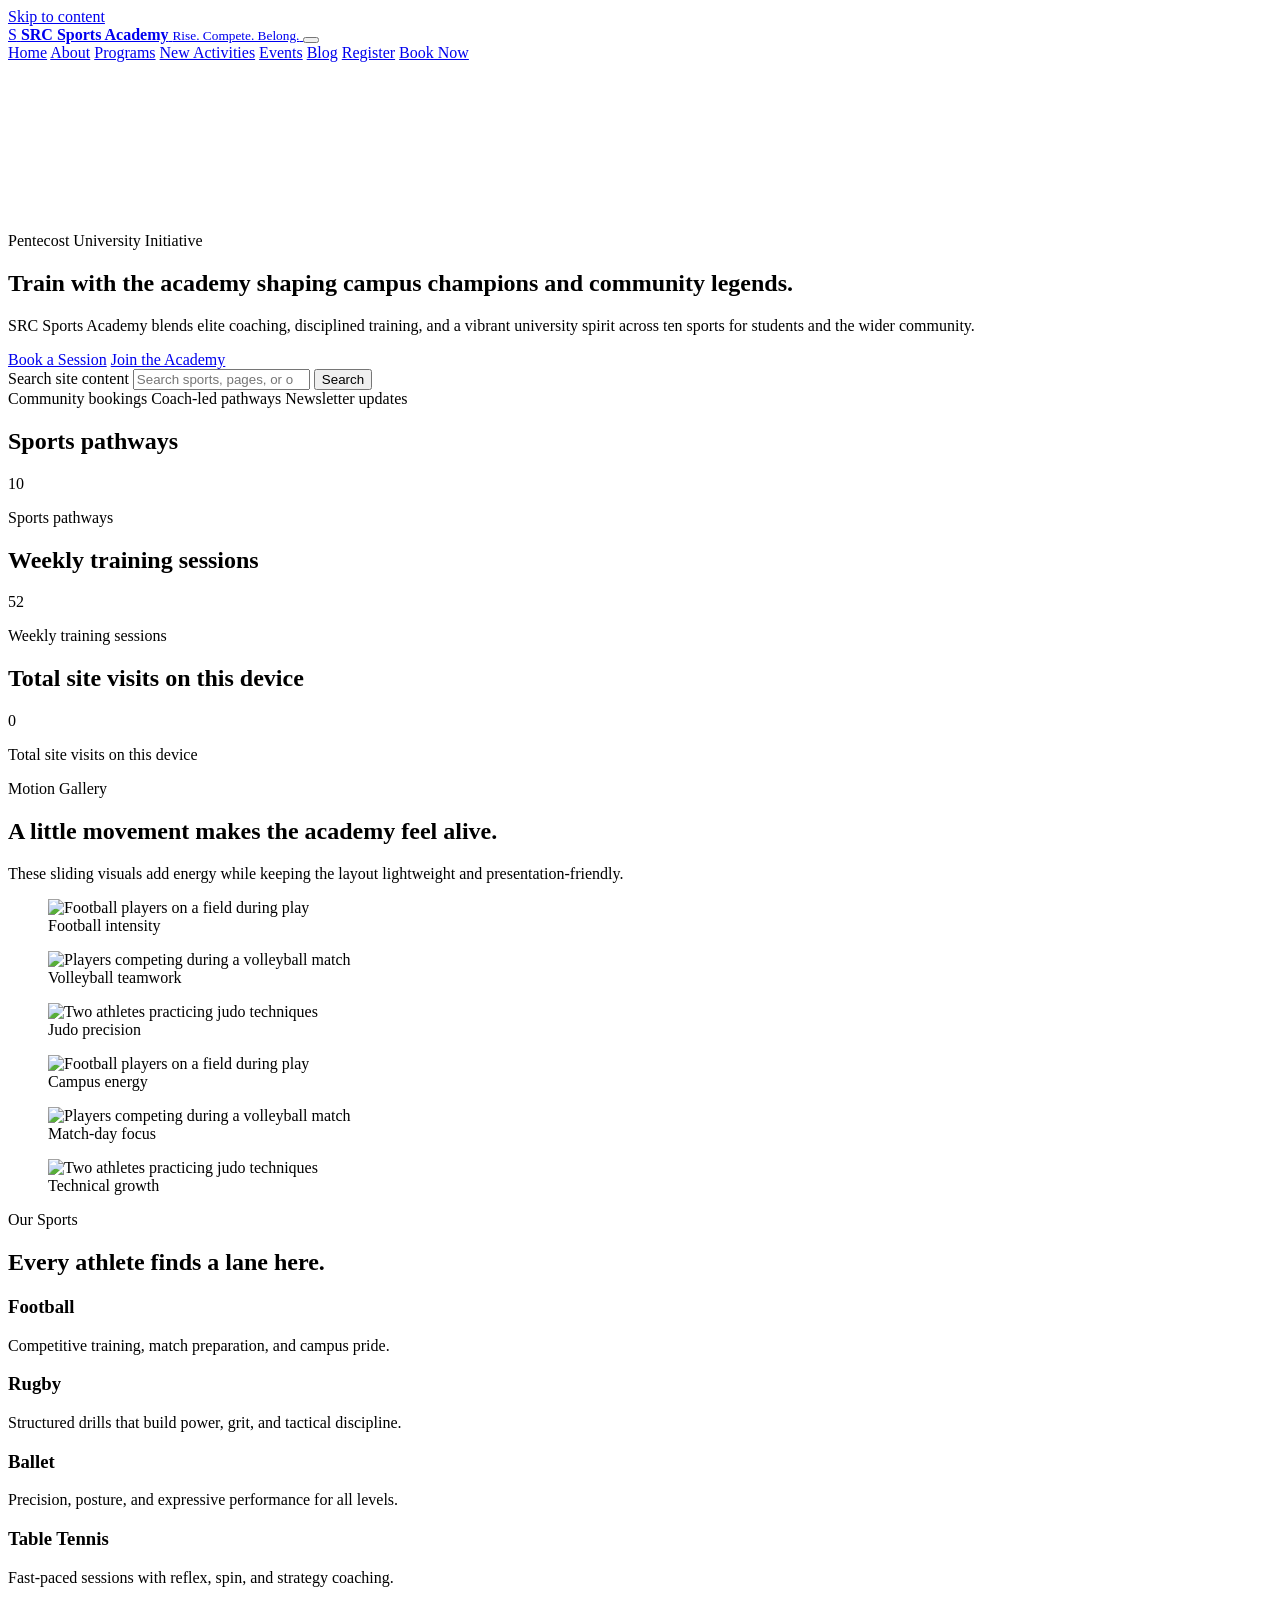
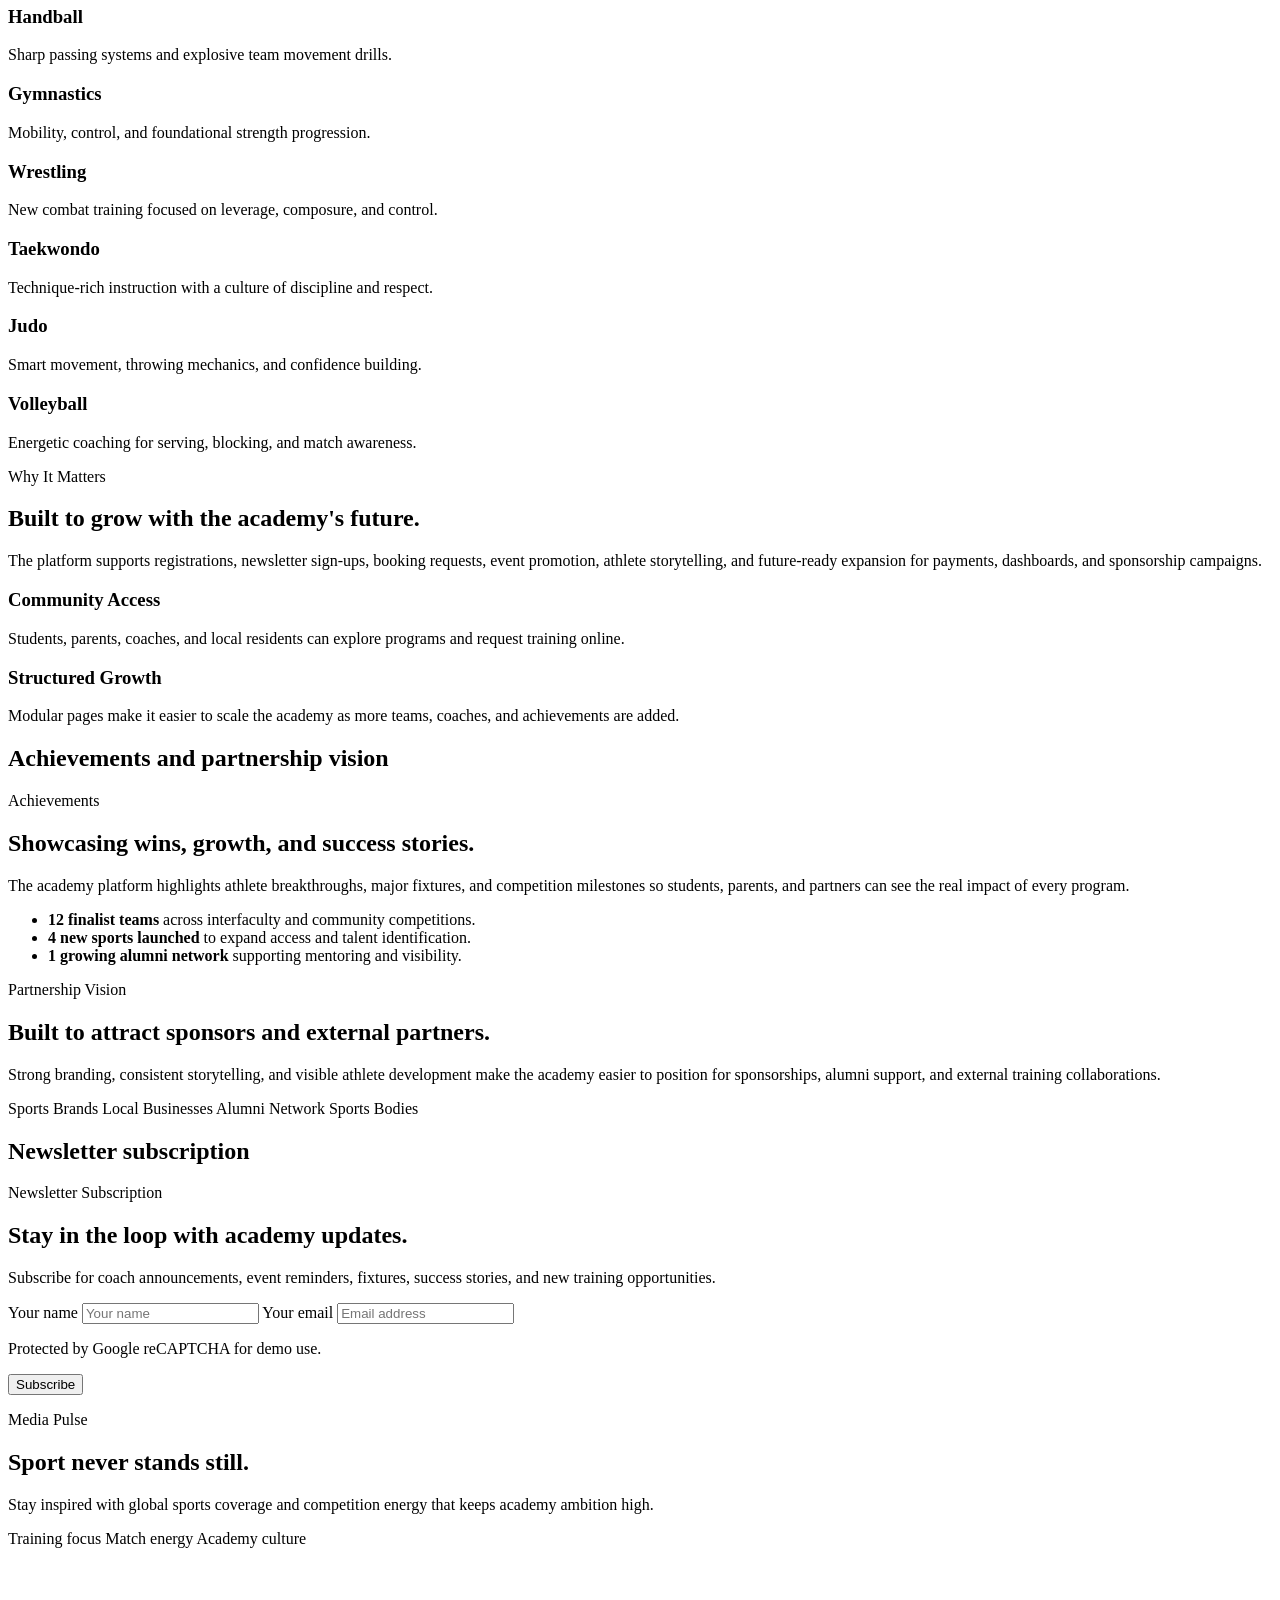
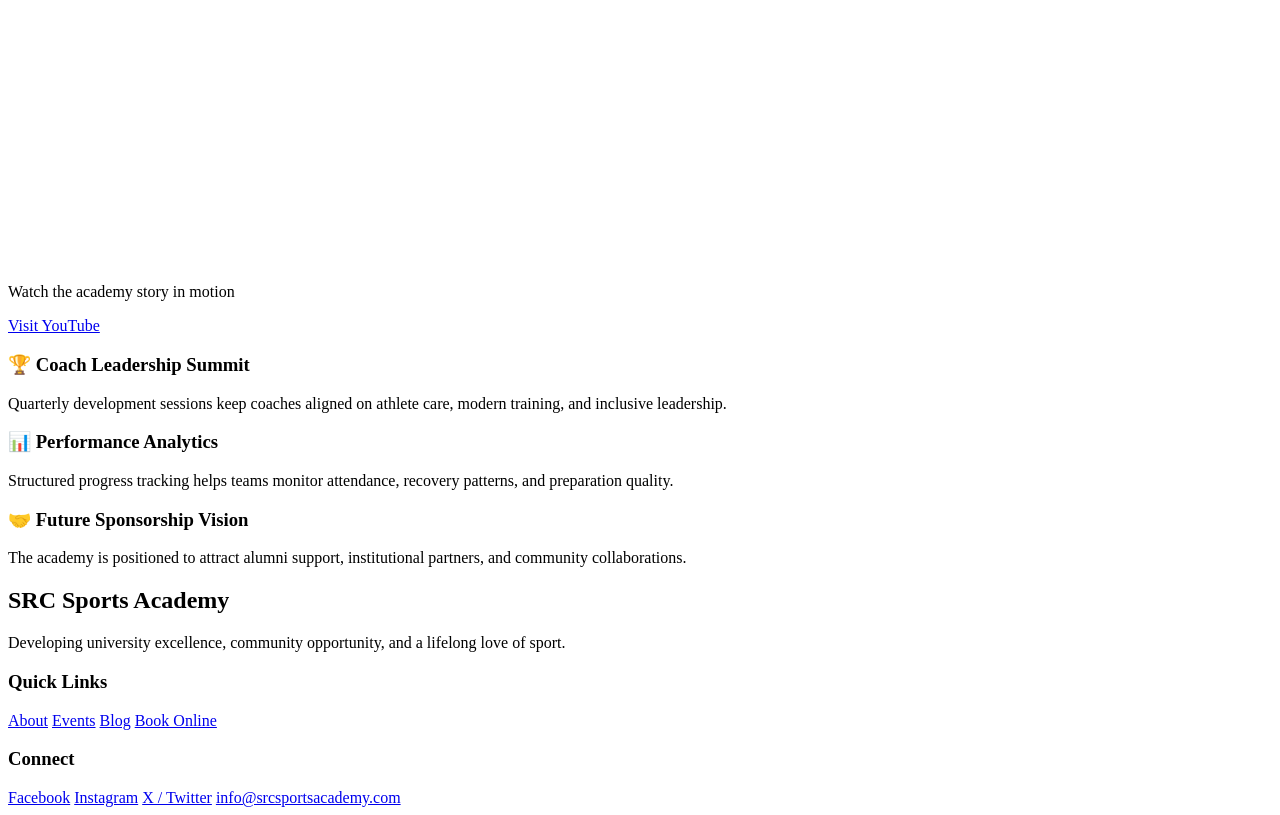
==== index.html @ e3d8e758 "Add files via upload" ====
<!DOCTYPE html>
<html lang="en">
<head>
  <meta charset="UTF-8">
  <meta name="viewport" content="width=device-width, initial-scale=1.0">
  <meta name="description" content="SRC Sports Academy empowers students and the wider community through elite coaching, inclusive programs, and modern sports development.">
  <title>SRC Sports Academy | Home</title>
  <link rel="preconnect" href="https://fonts.googleapis.com">
  <link rel="preconnect" href="https://fonts.gstatic.com" crossorigin>
  <link href="https://fonts.googleapis.com/css2?family=Barlow+Condensed:wght@500;700&family=Manrope:wght@400;500;600;700;800&display=swap" rel="stylesheet">
  <link rel="stylesheet" href="styles.css">
</head>
<body data-page="home">
  <a class="skip-link" href="#main-content">Skip to content</a>
  <header class="site-header">
    <div class="container nav-shell">
      <a class="brand" href="index.html" aria-label="SRC Sports Academy home">
        <span class="brand-mark">S</span>
        <span>
          <strong>SRC Sports Academy</strong>
          <small>Rise. Compete. Belong.</small>
        </span>
      </a>
      <button class="menu-toggle" type="button" aria-expanded="false" aria-controls="site-nav" aria-label="Open navigation">
        <span></span>
        <span></span>
        <span></span>
      </button>
      <nav id="site-nav" class="site-nav" aria-label="Primary navigation">
        <a class="active" href="index.html">Home</a>
        <a href="about.html">About</a>
        <a href="programs.html">Programs</a>
        <a href="activities.html">New Activities</a>
        <a href="events.html">Events</a>
        <a href="blog.html">Blog</a>
        <a href="register.html">Register</a>
        <a class="nav-cta" href="book.html">Book Now</a>
      </nav>
    </div>
  </header>

  <main id="main-content">
    <section class="hero">
      <video class="hero-video" autoplay muted loop playsinline poster="https://commons.wikimedia.org/wiki/Special:FilePath/Volleyball%20Match%20%282666331886%29.jpg">
        <source src="https://cdn.coverr.co/videos/coverr-girls-playing-volleyball-1566140199457?download=1080p" type="video/mp4">
      </video>
      <div class="hero-overlay"></div>
      <div class="container hero-grid">
        <div class="hero-copy" data-search="home hero elite sports academy football rugby ballet table tennis gymnastics wrestling taekwondo judo volleyball newsletter sponsors alumni">
          <p class="eyebrow">Pentecost University Initiative</p>
          <h1>Train with the academy shaping campus champions and community legends.</h1>
          <p class="hero-text">
            SRC Sports Academy blends elite coaching, disciplined training, and a vibrant university spirit across ten sports for students and the wider community.
          </p>
          <div class="hero-actions">
            <a class="button button-primary" href="book.html">Book a Session</a>
            <a class="button button-secondary" href="register.html">Join the Academy</a>
          </div>
          <form id="site-search-form" class="search-panel" role="search" aria-label="Search this page">
            <div class="search-input-row">
              <label class="sr-only" for="site-search">Search site content</label>
              <input id="site-search" type="search" placeholder="Search sports, pages, or opportunities">
              <button type="submit">Search</button>
              <button id="clear-search" class="search-clear-button" type="button" hidden>Clear</button>
            </div>

          </form>
          <div id="search-results" class="search-feedback search-results-panel" aria-live="polite" tabindex="-1"></div>
          <div class="hero-badges">
            <span>Community bookings</span>
            <span>Coach-led pathways</span>
            <span>Newsletter updates</span>
          </div>
        </div>
        <aside class="hero-stats" aria-label="Academy highlights">
          <article class="stat-card">
            <h2 class="sr-only">Sports pathways</h2>
            <span>10</span>
            <p>Sports pathways</p>
          </article>
          <article class="stat-card">
            <h2 class="sr-only">Weekly training sessions</h2>
            <span>52</span>
            <p>Weekly training sessions</p>
          </article>
          <article class="stat-card">
            <h2 class="sr-only">Total site visits on this device</h2>
            <span id="visit-count">0</span>
            <p>Total site visits on this device</p>
          </article>
        </aside>
      </div>
    </section>

    <section class="section section-tight">
      <div class="container">
        <div class="section-heading">
          <p class="eyebrow">Motion Gallery</p>
          <h2>A little movement makes the academy feel alive.</h2>
          <p data-search="moving images gallery animation creative commons wikimedia">
            These sliding visuals add energy while keeping the layout lightweight and presentation-friendly.
          </p>
        </div>
        <div class="moving-gallery">
          <div class="moving-track">
            <figure class="motion-card">
              <img src="https://commons.wikimedia.org/wiki/Special:FilePath/Football%20player%20on%20field.jpg" alt="Football players on a field during play">
              <figcaption>Football intensity</figcaption>
            </figure>
            <figure class="motion-card">
              <img src="https://commons.wikimedia.org/wiki/Special:FilePath/Volleyball%20Match%20%282666331886%29.jpg" alt="Players competing during a volleyball match">
              <figcaption>Volleyball teamwork</figcaption>
            </figure>
            <figure class="motion-card">
              <img src="https://commons.wikimedia.org/wiki/Special:FilePath/Judo..jpg" alt="Two athletes practicing judo techniques">
              <figcaption>Judo precision</figcaption>
            </figure>
            <figure class="motion-card">
              <img src="https://commons.wikimedia.org/wiki/Special:FilePath/Football%20player%20on%20field.jpg" alt="Football players on a field during play">
              <figcaption>Campus energy</figcaption>
            </figure>
            <figure class="motion-card">
              <img src="https://commons.wikimedia.org/wiki/Special:FilePath/Volleyball%20Match%20%282666331886%29.jpg" alt="Players competing during a volleyball match">
              <figcaption>Match-day focus</figcaption>
            </figure>
            <figure class="motion-card">
              <img src="https://commons.wikimedia.org/wiki/Special:FilePath/Judo..jpg" alt="Two athletes practicing judo techniques">
              <figcaption>Technical growth</figcaption>
            </figure>
          </div>
        </div>
      </div>
    </section>

    <section class="section">
      <div class="container">
        <div class="section-heading">
          <p class="eyebrow">Our Sports</p>
          <h2>Every athlete finds a lane here.</h2>
        </div>
        <div class="sports-grid">
          <article class="sport-card accent-gold" data-search="football speed teamwork strategy league academy">
            <h3>Football</h3>
            <p>Competitive training, match preparation, and campus pride.</p>
          </article>
          <article class="sport-card accent-red" data-search="rugby strength resilience contact academy">
            <h3>Rugby</h3>
            <p>Structured drills that build power, grit, and tactical discipline.</p>
          </article>
          <article class="sport-card accent-blue" data-search="ballet balance grace movement academy">
            <h3>Ballet</h3>
            <p>Precision, posture, and expressive performance for all levels.</p>
          </article>
          <article class="sport-card accent-green" data-search="table tennis reflex agility spin academy">
            <h3>Table Tennis</h3>
            <p>Fast-paced sessions with reflex, spin, and strategy coaching.</p>
          </article>
          <article class="sport-card accent-orange" data-search="handball passing teamwork endurance academy">
            <h3>Handball</h3>
            <p>Sharp passing systems and explosive team movement drills.</p>
          </article>
          <article class="sport-card accent-cyan" data-search="gymnastics flexibility strength control academy">
            <h3>Gymnastics</h3>
            <p>Mobility, control, and foundational strength progression.</p>
          </article>
          <article class="sport-card accent-purple" data-search="wrestling grappling strength academy">
            <h3>Wrestling</h3>
            <p>New combat training focused on leverage, composure, and control.</p>
          </article>
          <article class="sport-card accent-pink" data-search="taekwondo discipline kicks martial arts academy">
            <h3>Taekwondo</h3>
            <p>Technique-rich instruction with a culture of discipline and respect.</p>
          </article>
          <article class="sport-card accent-teal" data-search="judo throws balance martial arts academy">
            <h3>Judo</h3>
            <p>Smart movement, throwing mechanics, and confidence building.</p>
          </article>
          <article class="sport-card accent-sunset" data-search="volleyball serve spike teamwork academy">
            <h3>Volleyball</h3>
            <p>Energetic coaching for serving, blocking, and match awareness.</p>
          </article>
        </div>
      </div>
    </section>

    <section class="section section-alt">
      <div class="container feature-band">
        <div data-search="responsive platform registration booking blog schedule achievements">
          <p class="eyebrow">Why It Matters</p>
          <h2>Built to grow with the academy's future.</h2>
          <p>
            The platform supports registrations, newsletter sign-ups, booking requests, event promotion, athlete storytelling, and future-ready expansion for payments, dashboards, and sponsorship campaigns.
          </p>
        </div>
        <div class="mini-panels">
          <article class="mini-panel">
            <h3>Community Access</h3>
            <p>Students, parents, coaches, and local residents can explore programs and request training online.</p>
          </article>
          <article class="mini-panel">
            <h3>Structured Growth</h3>
            <p>Modular pages make it easier to scale the academy as more teams, coaches, and achievements are added.</p>
          </article>
        </div>
      </div>
    </section>

    <section class="section">
      <h2 class="sr-only">Achievements and partnership vision</h2>
      <div class="container split-layout">
        <article class="content-card" data-search="achievements competitions success stories trophies finals medals">
          <p class="eyebrow">Achievements</p>
          <h2>Showcasing wins, growth, and success stories.</h2>
          <p>
            The academy platform highlights athlete breakthroughs, major fixtures, and competition milestones so students, parents, and partners can see the real impact of every program.
          </p>
          <ul class="timeline">
            <li><strong>12 finalist teams</strong> across interfaculty and community competitions.</li>
            <li><strong>4 new sports launched</strong> to expand access and talent identification.</li>
            <li><strong>1 growing alumni network</strong> supporting mentoring and visibility.</li>
          </ul>
        </article>
        <article class="content-card" data-search="sponsorship external partnerships alumni engagement network branding identity">
          <p class="eyebrow">Partnership Vision</p>
          <h2>Built to attract sponsors and external partners.</h2>
          <p>
            Strong branding, consistent storytelling, and visible athlete development make the academy easier to position for sponsorships, alumni support, and external training collaborations.
          </p>
          <div class="partner-pills">
            <span>Sports Brands</span>
            <span>Local Businesses</span>
            <span>Alumni Network</span>
            <span>Sports Bodies</span>
          </div>
        </article>
      </div>
    </section>

    <section class="section section-alt">
      <h2 class="sr-only">Newsletter subscription</h2>
      <div class="container newsletter-banner">
        <div data-search="newsletter subscription updates announcements parents coaches students">
          <p class="eyebrow">Newsletter Subscription</p>
          <h2>Stay in the loop with academy updates.</h2>
          <p>
            Subscribe for coach announcements, event reminders, fixtures, success stories, and new training opportunities.
          </p>
        </div>
        <form id="newsletter-form" class="newsletter-form" novalidate>
          <label class="sr-only" for="newsletter-name">Your name</label>
          <input id="newsletter-name" name="newsletterName" type="text" placeholder="Your name" required>
          <label class="sr-only" for="newsletter-email">Your email</label>
          <input id="newsletter-email" name="newsletterEmail" type="email" placeholder="Email address" required>
          <div class="recaptcha-shell">
            <div id="newsletter-recaptcha" class="recaptcha-widget" data-form-id="newsletter-form"></div>
            <p class="recaptcha-note">Protected by Google reCAPTCHA for demo use.</p>
          </div>
          <button class="button button-primary" type="submit">Subscribe</button>
          <p class="form-feedback" id="newsletter-feedback" aria-live="polite"></p>
        </form>
      </div>
    </section>

    <section class="section media-pulse-section">
      <div class="container media-layout">
        <div class="section-heading">
          <p class="eyebrow">Media Pulse</p>
          <h2>Sport never stands still.</h2>
          <p data-search="olympics sports news media coverage athlete inspiration">
            Stay inspired with global sports coverage and competition energy that keeps academy ambition high.
          </p>
          <div class="media-tags" aria-label="Media highlights">
            <span>Training focus</span>
            <span>Match energy</span>
            <span>Academy culture</span>
          </div>
        </div>
        <div class="media-grid">
          <div class="video-container">
            <iframe
              width="560"
              height="315"
              src="https://www.youtube.com/embed/tMY5Cj39xN8?si=lt2FRpwIuMhTOm3b"
              title="YouTube video player"
              frameborder="0"
              allow="accelerometer; autoplay; clipboard-write; encrypted-media; gyroscope; picture-in-picture; web-share"
              referrerpolicy="strict-origin-when-cross-origin"
              allowfullscreen
              loading="lazy"
              class="youtube-video"></iframe>
            <div class="video-fallback" id="video-fallback" hidden>
              <div class="video-fallback-card">
                <div class="fallback-art" aria-hidden="true"></div>
                <h3>Offline preview still available</h3>
                <p>Connect to the internet anytime to play the full YouTube clip. This styled preview remains visible while you’re offline.</p>
              </div>
            </div>
            <div class="video-overlay">
              <p>Watch the academy story in motion</p>
              <a href="https://www.youtube.com/results?search_query=sports+academy+training" target="_blank" rel="noreferrer" class="button button-secondary">
                Visit YouTube
              </a>
            </div>
          </div>
          <div class="news-stack">
            <article class="news-card" data-search="coaching summit leadership workshop">
              <h3>🏆 Coach Leadership Summit</h3>
              <p>Quarterly development sessions keep coaches aligned on athlete care, modern training, and inclusive leadership.</p>
            </article>
            <article class="news-card" data-search="performance analytics match preparation recovery">
              <h3>📊 Performance Analytics</h3>
              <p>Structured progress tracking helps teams monitor attendance, recovery patterns, and preparation quality.</p>
            </article>
            <article class="news-card" data-search="sponsorship alumni partnerships future">
              <h3>🤝 Future Sponsorship Vision</h3>
              <p>The academy is positioned to attract alumni support, institutional partners, and community collaborations.</p>
            </article>
          </div>
        </div>
      </div>
    </section>

  </main>

  <footer class="site-footer">
    <div class="container footer-grid">
      <div>
        <h2>SRC Sports Academy</h2>
        <p>Developing university excellence, community opportunity, and a lifelong love of sport.</p>
      </div>
      <div>
        <h3>Quick Links</h3>
        <a href="about.html">About</a>
        <a href="events.html">Events</a>
        <a href="blog.html">Blog</a>
        <a href="book.html">Book Online</a>
      </div>
      <div>
        <h3>Connect</h3>
        <a href="https://facebook.com" target="_blank" rel="noreferrer">Facebook</a>
        <a href="https://instagram.com" target="_blank" rel="noreferrer">Instagram</a>
        <a href="https://x.com" target="_blank" rel="noreferrer">X / Twitter</a>
        <a href="mailto:info@srcsportsacademy.com">info@srcsportsacademy.com</a>
      </div>
    </div>
  </footer>

  <script src="https://code.jquery.com/jquery-3.7.1.min.js"></script>
  <script src="script.js"></script>
  <script src="https://www.google.com/recaptcha/api.js?onload=onRecaptchaLoad&render=explicit" async defer></script>
</body>
</html>
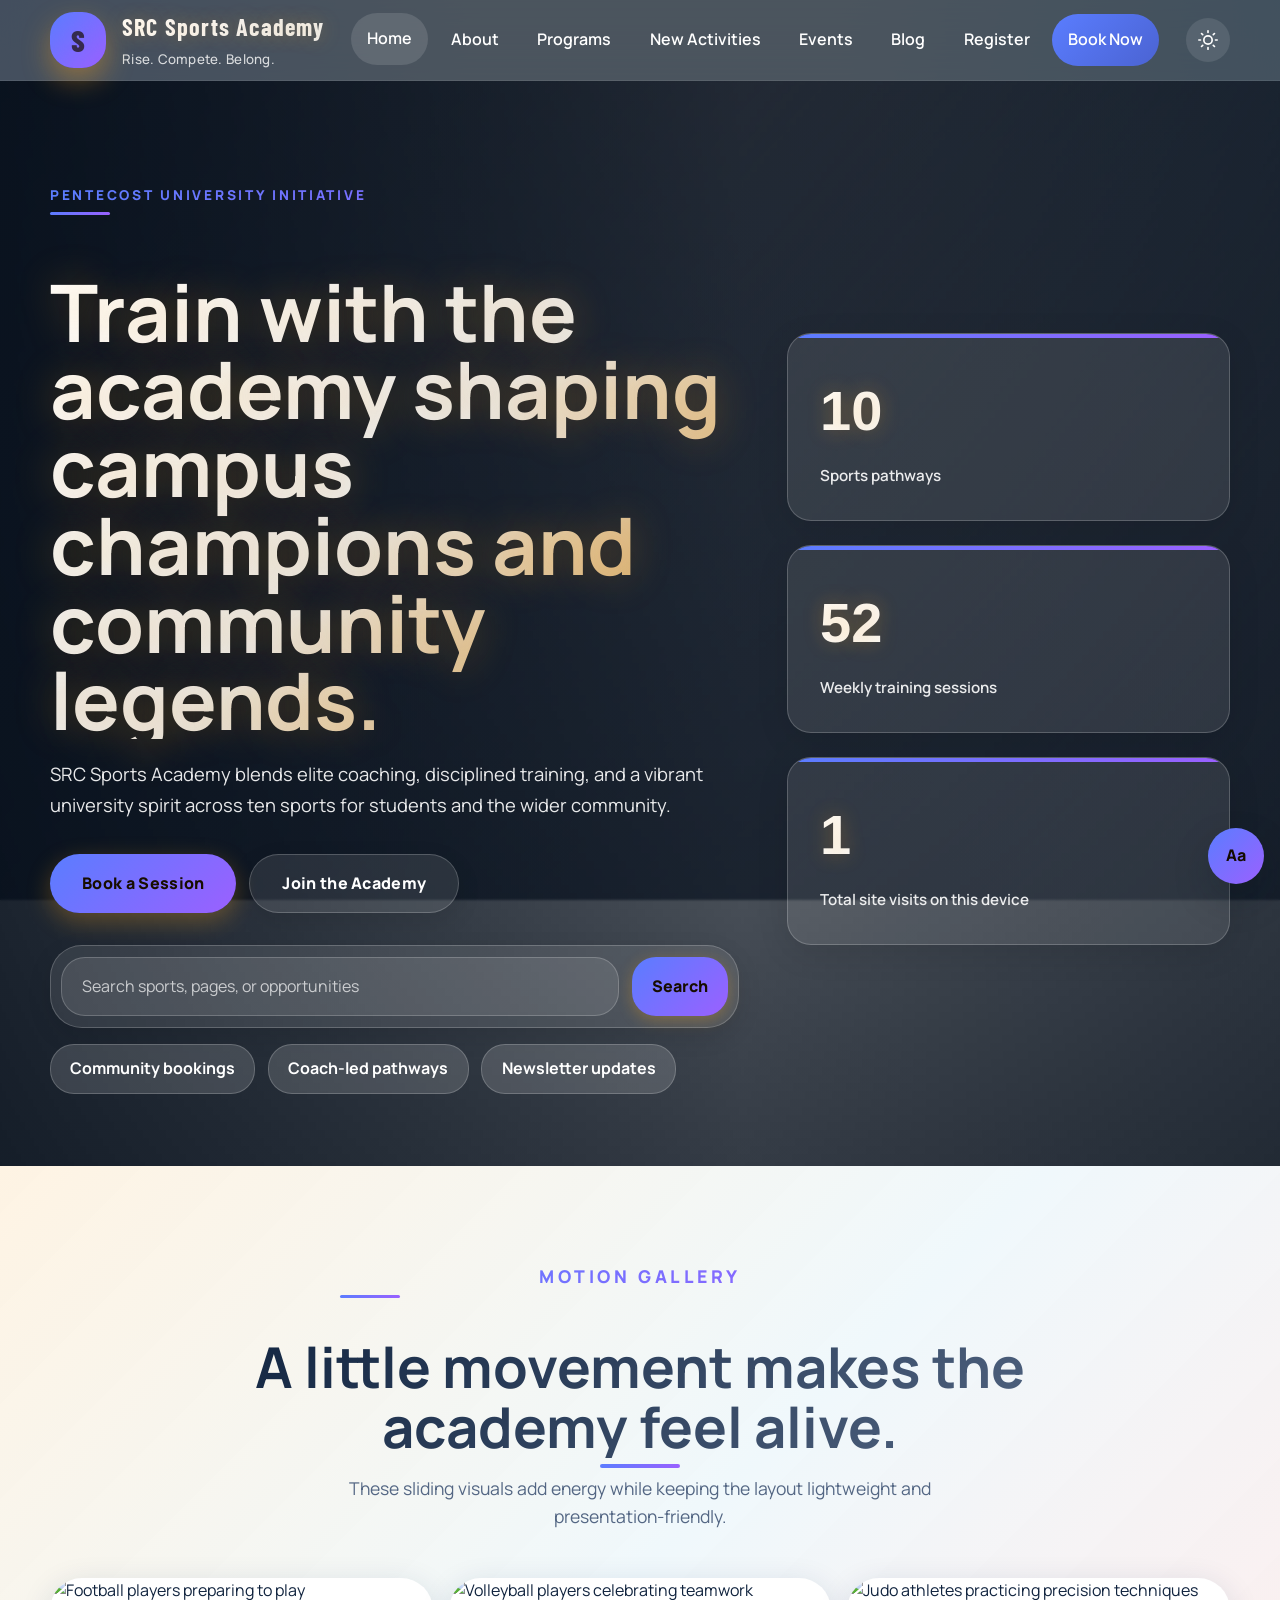
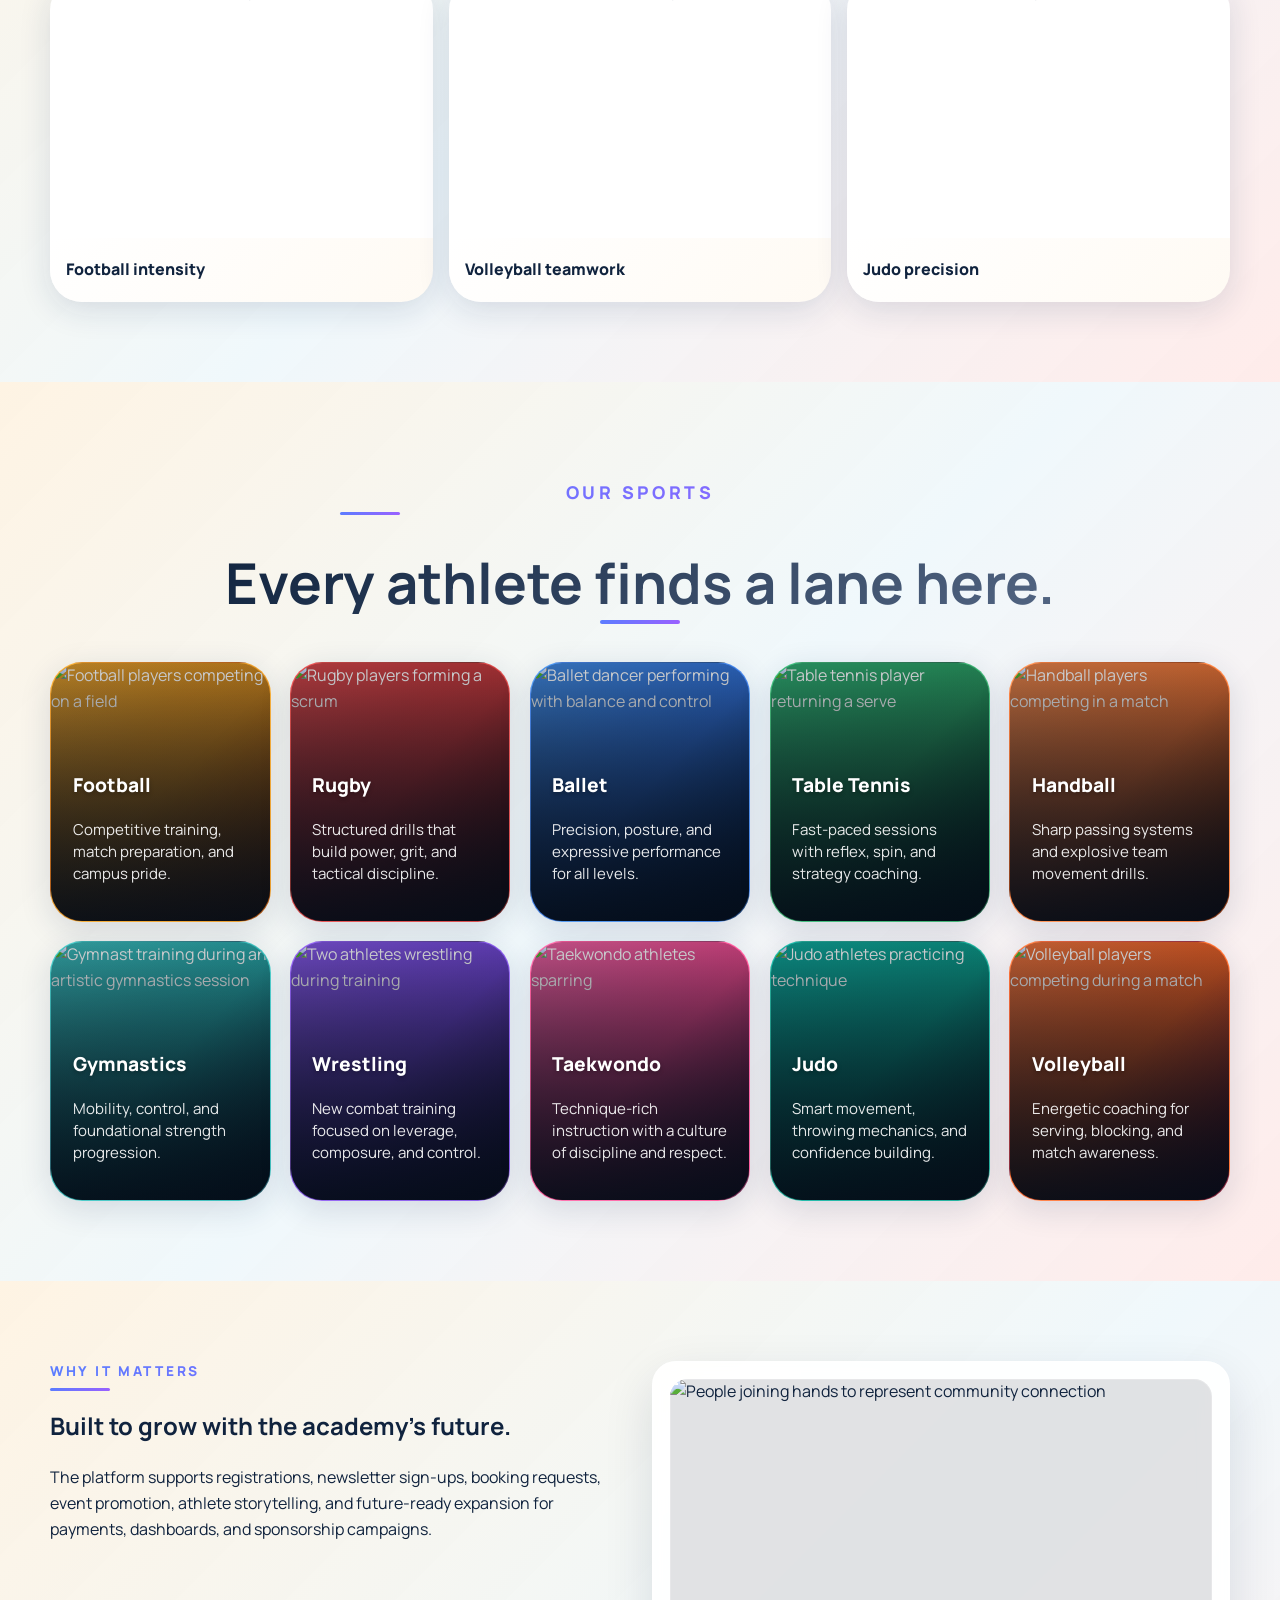
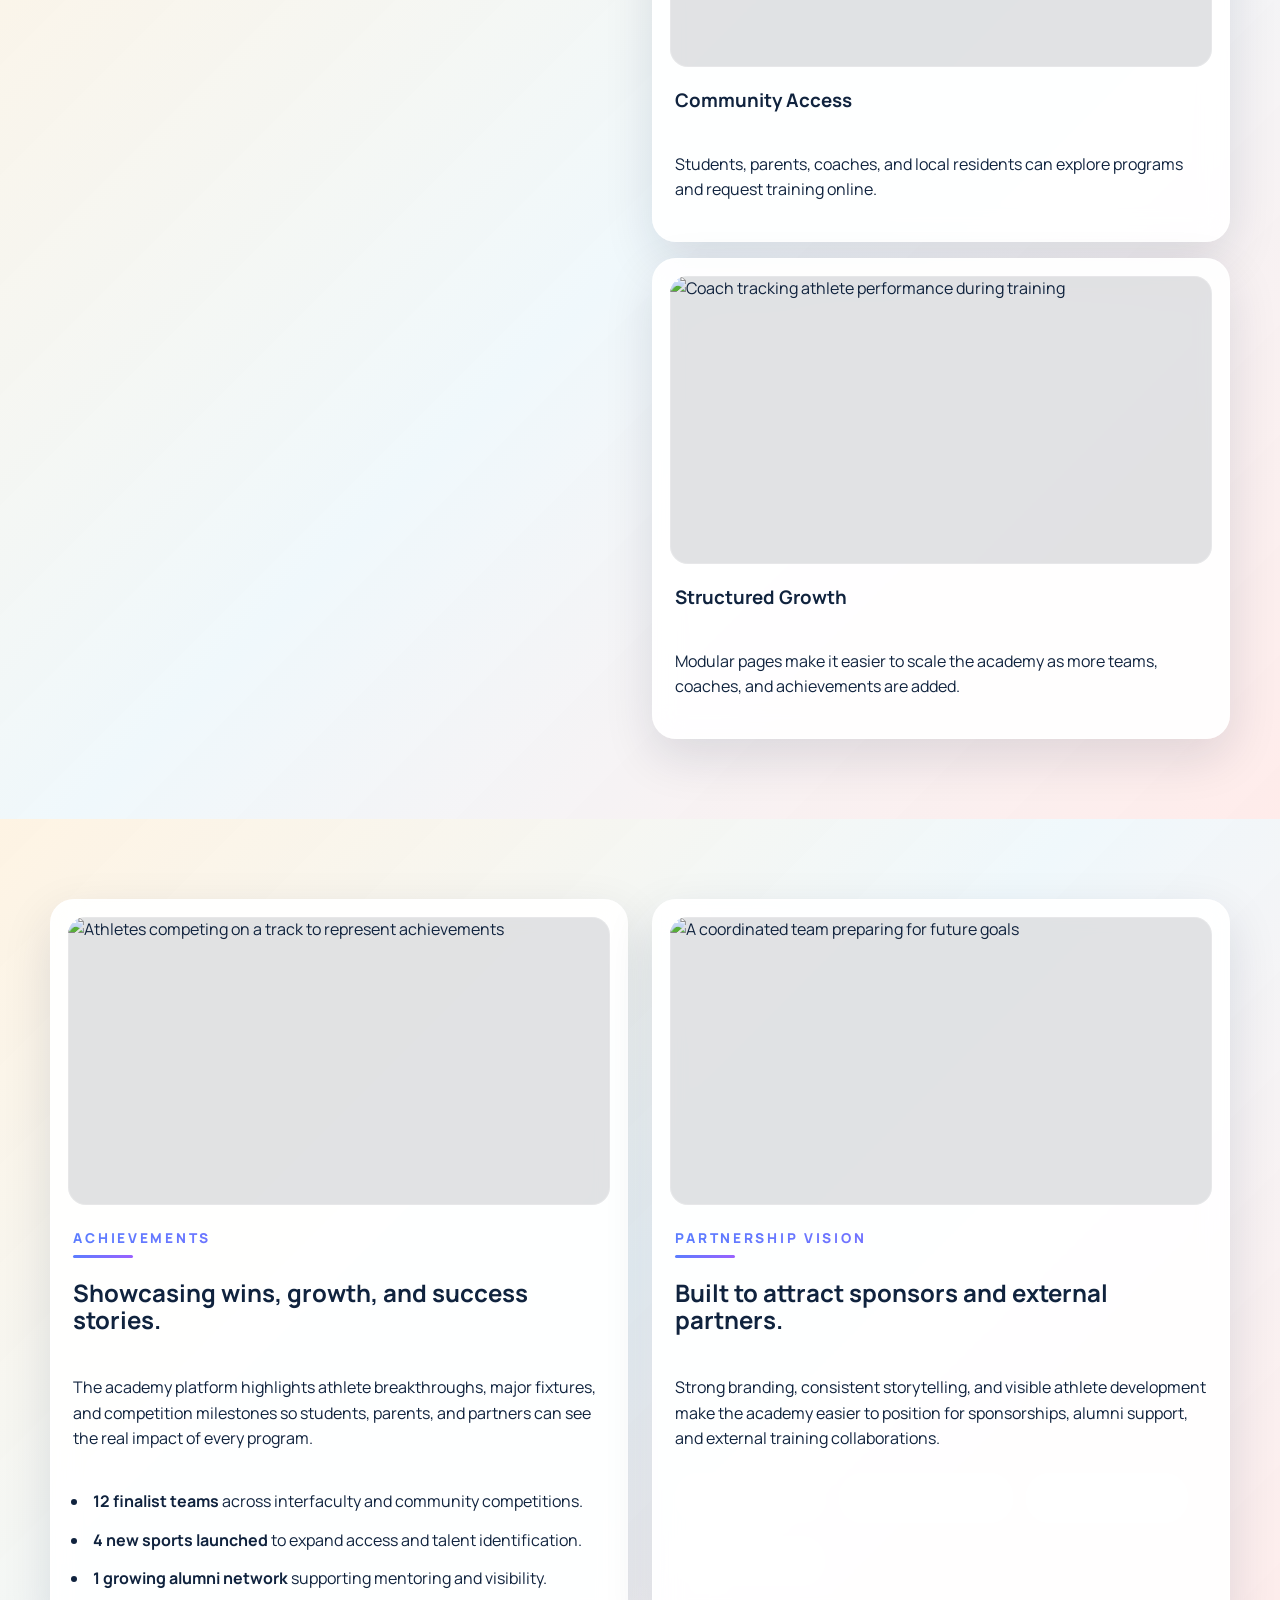
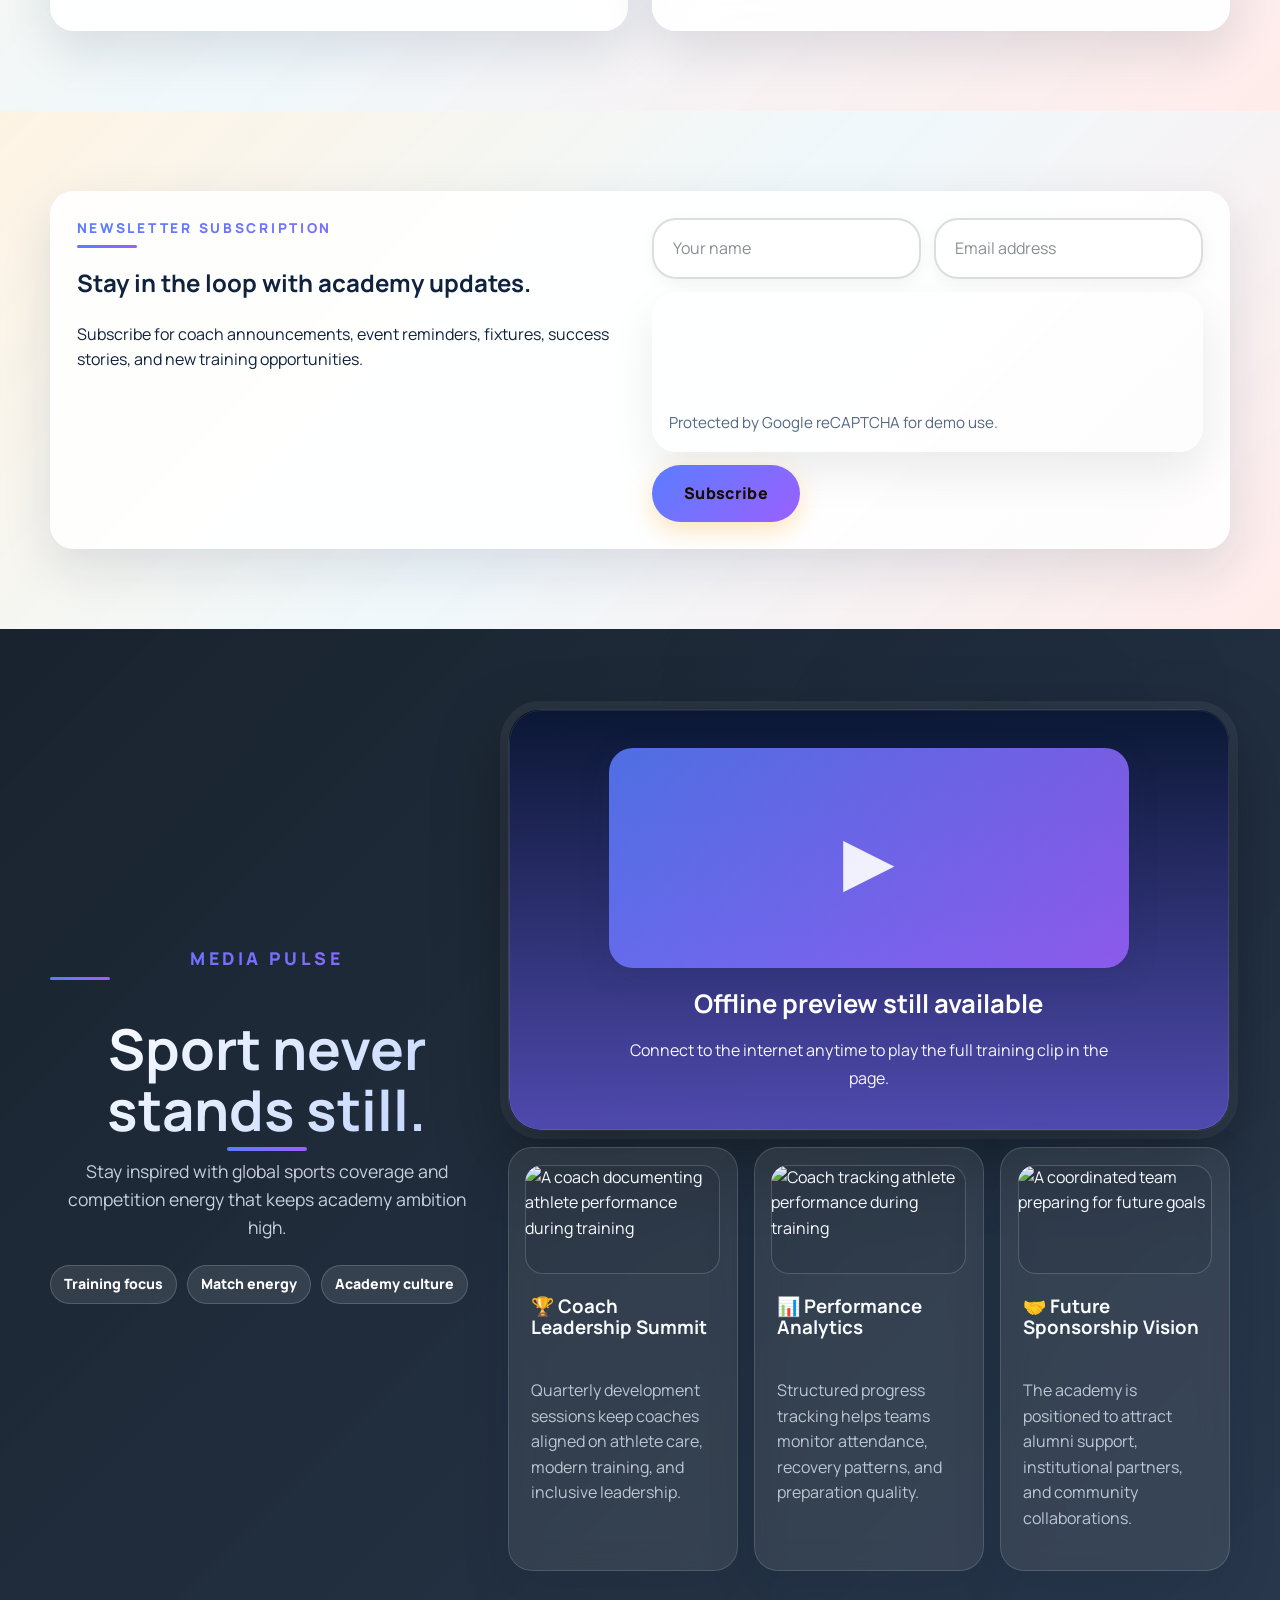
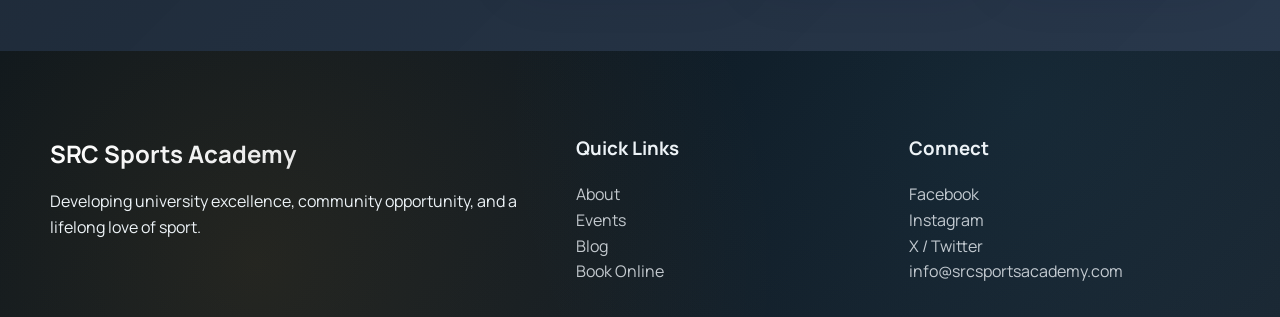
==== commit a7e3fc2c: "Add files via upload" ====
--- a/index.html
+++ b/index.html
@@ -41,7 +41,7 @@
 
   <main id="main-content">
     <section class="hero">
-      <video class="hero-video" autoplay muted loop playsinline poster="https://commons.wikimedia.org/wiki/Special:FilePath/Volleyball%20Match%20%282666331886%29.jpg">
+      <video class="hero-video" autoplay muted loop playsinline preload="metadata" poster="https://commons.wikimedia.org/wiki/Special:FilePath/Volleyball%20Match%20%282666331886%29.jpg" aria-label="SRC Sports Academy training preview">
         <source src="https://cdn.coverr.co/videos/coverr-girls-playing-volleyball-1566140199457?download=1080p" type="video/mp4">
       </video>
       <div class="hero-overlay"></div>
@@ -73,7 +73,7 @@
           </div>
         </div>
         <aside class="hero-stats" aria-label="Academy highlights">
-          <article class="stat-card">
+<article class="stat-card">
             <h2 class="sr-only">Sports pathways</h2>
             <span>10</span>
             <p>Sports pathways</p>
@@ -104,28 +104,16 @@
         <div class="moving-gallery">
           <div class="moving-track">
             <figure class="motion-card">
-              <img src="https://commons.wikimedia.org/wiki/Special:FilePath/Football%20player%20on%20field.jpg" alt="Football players on a field during play">
+              <img src="https://commons.wikimedia.org/wiki/Special:FilePath/Football%20Players%20on%20Soil%20Field.jpg" alt="Football players preparing to play" loading="lazy" decoding="async">
               <figcaption>Football intensity</figcaption>
             </figure>
             <figure class="motion-card">
-              <img src="https://commons.wikimedia.org/wiki/Special:FilePath/Volleyball%20Match%20%282666331886%29.jpg" alt="Players competing during a volleyball match">
+              <img src="https://commons.wikimedia.org/wiki/Special:FilePath/Volleyball%20Match%20%282666331886%29.jpg" alt="Volleyball players celebrating teamwork" loading="lazy" decoding="async">
               <figcaption>Volleyball teamwork</figcaption>
             </figure>
             <figure class="motion-card">
-              <img src="https://commons.wikimedia.org/wiki/Special:FilePath/Judo..jpg" alt="Two athletes practicing judo techniques">
+              <img src="https://commons.wikimedia.org/wiki/Special:FilePath/Judo..jpg" alt="Judo athletes practicing precision techniques" loading="lazy" decoding="async">
               <figcaption>Judo precision</figcaption>
-            </figure>
-            <figure class="motion-card">
-              <img src="https://commons.wikimedia.org/wiki/Special:FilePath/Football%20player%20on%20field.jpg" alt="Football players on a field during play">
-              <figcaption>Campus energy</figcaption>
-            </figure>
-            <figure class="motion-card">
-              <img src="https://commons.wikimedia.org/wiki/Special:FilePath/Volleyball%20Match%20%282666331886%29.jpg" alt="Players competing during a volleyball match">
-              <figcaption>Match-day focus</figcaption>
-            </figure>
-            <figure class="motion-card">
-              <img src="https://commons.wikimedia.org/wiki/Special:FilePath/Judo..jpg" alt="Two athletes practicing judo techniques">
-              <figcaption>Technical growth</figcaption>
             </figure>
           </div>
         </div>
@@ -277,29 +265,13 @@
         </div>
         <div class="media-grid">
           <div class="video-container">
-            <iframe
-              width="560"
-              height="315"
-              src="https://www.youtube.com/embed/tMY5Cj39xN8?si=lt2FRpwIuMhTOm3b"
-              title="YouTube video player"
-              frameborder="0"
-              allow="accelerometer; autoplay; clipboard-write; encrypted-media; gyroscope; picture-in-picture; web-share"
-              referrerpolicy="strict-origin-when-cross-origin"
-              allowfullscreen
-              loading="lazy"
-              class="youtube-video"></iframe>
+            <iframe class="youtube-video" src="https://www.youtube.com/embed/tMY5Cj39xN8?rel=0&amp;showinfo=0&amp;modestbranding=1&amp;controls=1" title="SRC Sports Academy video" allow="accelerometer; autoplay; clipboard-write; encrypted-media; gyroscope; picture-in-picture" allowfullscreen></iframe>
             <div class="video-fallback" id="video-fallback" hidden>
               <div class="video-fallback-card">
                 <div class="fallback-art" aria-hidden="true"></div>
                 <h3>Offline preview still available</h3>
-                <p>Connect to the internet anytime to play the full YouTube clip. This styled preview remains visible while you’re offline.</p>
+                <p>Connect to the internet anytime to play the full training clip in the page.</p>
               </div>
-            </div>
-            <div class="video-overlay">
-              <p>Watch the academy story in motion</p>
-              <a href="https://www.youtube.com/results?search_query=sports+academy+training" target="_blank" rel="noreferrer" class="button button-secondary">
-                Visit YouTube
-              </a>
             </div>
           </div>
           <div class="news-stack">
--- a/styles.css
+++ b/styles.css
@@ -0,0 +1,2714 @@
+:root {
+  --bg: #eef3ff;
+  --surface: rgba(255, 255, 255, 0.92);
+  --surface-strong: #f6f8ff;
+  --surface-dark: #132236;
+  --text: #10233e;
+  --muted: #546784;
+  --line: rgba(36, 73, 151, 0.12);
+  --gold: #5a7dff;
+  --gold-deep: #4b63d2;
+  --coral: #9b60ff;
+  --teal: #1ec5d3;
+  --sky: #4db8ff;
+  --success: #1d8a5c;
+  --danger: #bf2742;
+  --shadow: 0 18px 50px rgba(15, 23, 61, 0.12);
+  --shadow-soft: 0 8px 32px rgba(22, 39, 88, 0.14);
+  --shadow-glow: 0 0 32px rgba(90, 125, 255, 0.22);
+  --radius: 24px;
+  --radius-sm: 16px;
+  --radius-lg: 32px;
+  --max-width: 1180px;
+  --gradient-primary: linear-gradient(135deg, #5a7dff 0%, #9b60ff 100%);
+  --gradient-secondary: linear-gradient(135deg, #4db8ff 0%, #1ec5d3 100%);
+  --gradient-accent: linear-gradient(135deg, #7f8bff 0%, #6a5bff 100%);
+  --page-layer-1: radial-gradient(circle at top left, rgba(90, 125, 255, 0.18), transparent 30%);
+  --page-layer-2: radial-gradient(circle at 100% 0, rgba(77, 184, 255, 0.2), transparent 28%);
+  --page-layer-3: linear-gradient(180deg, #f7f9ff 0%, var(--bg) 38%, #e8efff 100%);
+}
+
+*,
+*::before,
+*::after {
+  box-sizing: border-box;
+}
+
+html {
+  scroll-behavior: smooth;
+  scroll-padding-top: 100px;
+}
+
+body {
+  margin: 0;
+  font-family: "Manrope", sans-serif;
+  color: var(--text);
+  background:
+    var(--page-layer-1),
+    var(--page-layer-2),
+    var(--page-layer-3);
+  background-attachment: fixed;
+  line-height: 1.6;
+  transition: background 0.35s ease, color 0.35s ease;
+  overflow-x: hidden;
+  -webkit-font-smoothing: antialiased;
+  -moz-osx-font-smoothing: grayscale;
+}
+
+body[data-theme="dark"] {
+  --bg: #0a141e;
+  --surface: rgba(12, 22, 38, 0.95);
+  --surface-strong: #152238;
+  --surface-dark: #f8fafc;
+  --text: #f1f5f9;
+  --muted: #cbd5e1;
+  --line: rgba(203, 213, 225, 0.15);
+  --shadow: 0 25px 60px rgba(0, 0, 0, 0.4);
+  --shadow-soft: 0 10px 35px rgba(0, 0, 0, 0.25);
+  --shadow-glow: 0 0 35px rgba(90, 125, 255, 0.25);
+  --page-layer-1: radial-gradient(circle at top left, rgba(90, 125, 255, 0.15), transparent 28%);
+  --page-layer-2: radial-gradient(circle at 100% 0, rgba(77, 184, 255, 0.16), transparent 28%);
+  --page-layer-3: linear-gradient(180deg, #050a12 0%, #0a141e 45%, #152238 100%);
+}
+
+body[data-background="sunset"] {
+  --page-layer-1: radial-gradient(circle at top left, rgba(255, 139, 61, 0.28), transparent 32%);
+  --page-layer-2: radial-gradient(circle at 100% 0, rgba(255, 213, 128, 0.22), transparent 28%);
+  --page-layer-3: linear-gradient(180deg, #fff4e7 0%, #f7ece2 45%, #f3e1d5 100%);
+}
+
+body[data-background="arena"] {
+  --page-layer-1: radial-gradient(circle at top left, rgba(13, 123, 119, 0.2), transparent 30%);
+  --page-layer-2: radial-gradient(circle at 100% 0, rgba(248, 161, 28, 0.18), transparent 26%);
+  --page-layer-3: linear-gradient(180deg, #f4fbf7 0%, #eaf2ea 45%, #e3ece6 100%);
+}
+
+body[data-background="aurora"] {
+  --page-layer-1: radial-gradient(circle at top left, rgba(71, 149, 241, 0.24), transparent 28%);
+  --page-layer-2: radial-gradient(circle at 100% 0, rgba(15, 182, 165, 0.22), transparent 30%);
+  --page-layer-3: linear-gradient(180deg, #eff7ff 0%, #e8f1fa 42%, #ddeaf4 100%);
+}
+
+body[data-background="graphite"] {
+  --page-layer-1: radial-gradient(circle at top left, rgba(86, 100, 114, 0.16), transparent 28%);
+  --page-layer-2: radial-gradient(circle at 100% 0, rgba(18, 32, 44, 0.14), transparent 24%);
+  --page-layer-3: linear-gradient(180deg, #f1f2f4 0%, #e4e7ea 42%, #d8dde2 100%);
+}
+
+body[data-background="ocean"] {
+  --page-layer-1: radial-gradient(circle at top left, rgba(0, 119, 182, 0.2), transparent 30%);
+  --page-layer-2: radial-gradient(circle at 100% 0, rgba(3, 218, 198, 0.18), transparent 28%);
+  --page-layer-3: linear-gradient(180deg, #e0f7fa 0%, #b2ebf2 45%, #80deea 100%);
+}
+
+body[data-background="forest"] {
+  --page-layer-1: radial-gradient(circle at top left, rgba(34, 139, 34, 0.18), transparent 30%);
+  --page-layer-2: radial-gradient(circle at 100% 0, rgba(107, 142, 35, 0.16), transparent 26%);
+  --page-layer-3: linear-gradient(180deg, #f1f8e9 0%, #dcedc8 45%, #c5e1a5 100%);
+}
+
+body[data-background="lavender"] {
+  --page-layer-1: radial-gradient(circle at top left, rgba(147, 112, 219, 0.22), transparent 28%);
+  --page-layer-2: radial-gradient(circle at 100% 0, rgba(218, 112, 214, 0.18), transparent 30%);
+  --page-layer-3: linear-gradient(180deg, #f3e5f5 0%, #e1bee7 42%, #ce93d8 100%);
+}
+
+body[data-theme="dark"][data-background="sunset"] {
+  --page-layer-1: radial-gradient(circle at top left, rgba(255, 133, 71, 0.22), transparent 30%);
+  --page-layer-2: radial-gradient(circle at 100% 0, rgba(255, 203, 109, 0.14), transparent 26%);
+  --page-layer-3: linear-gradient(180deg, #1a1010 0%, #231616 40%, #2a1c1c 100%);
+}
+
+body[data-theme="dark"][data-background="arena"] {
+  --page-layer-1: radial-gradient(circle at top left, rgba(15, 123, 119, 0.2), transparent 28%);
+  --page-layer-2: radial-gradient(circle at 100% 0, rgba(248, 161, 28, 0.12), transparent 24%);
+  --page-layer-3: linear-gradient(180deg, #081615 0%, #0d1f1d 40%, #122725 100%);
+}
+
+body[data-theme="dark"][data-background="aurora"] {
+  --page-layer-1: radial-gradient(circle at top left, rgba(71, 149, 241, 0.18), transparent 26%);
+  --page-layer-2: radial-gradient(circle at 100% 0, rgba(15, 182, 165, 0.18), transparent 28%);
+  --page-layer-3: linear-gradient(180deg, #07111c 0%, #0d1929 38%, #122237 100%);
+}
+
+body[data-theme="dark"][data-background="graphite"] {
+  --page-layer-1: radial-gradient(circle at top left, rgba(86, 100, 114, 0.12), transparent 26%);
+  --page-layer-2: radial-gradient(circle at 100% 0, rgba(18, 32, 44, 0.1), transparent 22%);
+  --page-layer-3: linear-gradient(180deg, #1a1d20 0%, #23272a 42%, #2c3136 100%);
+}
+
+body[data-theme="dark"][data-background="ocean"] {
+  --page-layer-1: radial-gradient(circle at top left, rgba(0, 119, 182, 0.16), transparent 28%);
+  --page-layer-2: radial-gradient(circle at 100% 0, rgba(3, 218, 198, 0.14), transparent 26%);
+  --page-layer-3: linear-gradient(180deg, #0a1921 0%, #0f252e 40%, #152e36 100%);
+}
+
+body[data-theme="dark"][data-background="forest"] {
+  --page-layer-1: radial-gradient(circle at top left, rgba(34, 139, 34, 0.14), transparent 28%);
+  --page-layer-2: radial-gradient(circle at 100% 0, rgba(107, 142, 35, 0.12), transparent 24%);
+  --page-layer-3: linear-gradient(180deg, #0a1a0a 0%, #0f2412 40%, #152e1a 100%);
+}
+
+body[data-theme="dark"][data-background="lavender"] {
+  --page-layer-1: radial-gradient(circle at top left, rgba(147, 112, 219, 0.18), transparent 26%);
+  --page-layer-2: radial-gradient(circle at 100% 0, rgba(218, 112, 214, 0.14), transparent 28%);
+  --page-layer-3: linear-gradient(180deg, #1a0d2e 0%, #241236 40%, #2e173d 100%);
+}
+
+body[data-theme="dark"][data-background="graphite"] {
+  --page-layer-1: radial-gradient(circle at top left, rgba(120, 136, 153, 0.12), transparent 24%);
+  --page-layer-2: radial-gradient(circle at 100% 0, rgba(18, 32, 44, 0.22), transparent 24%);
+  --page-layer-3: linear-gradient(180deg, #0a0d12 0%, #121821 42%, #1a222d 100%);
+}
+
+img,
+video,
+iframe {
+  max-width: 100%;
+}
+
+a {
+  color: inherit;
+  text-decoration: none;
+}
+
+button,
+input,
+select,
+textarea {
+  font: inherit;
+}
+
+.container {
+  width: min(calc(100% - 2rem), var(--max-width));
+  margin: 0 auto;
+}
+
+.sr-only {
+  position: absolute;
+  width: 1px;
+  height: 1px;
+  padding: 0;
+  margin: -1px;
+  overflow: hidden;
+  clip: rect(0, 0, 0, 0);
+  white-space: nowrap;
+  border: 0;
+}
+
+.skip-link {
+  position: absolute;
+  left: -999px;
+  top: 1rem;
+  background: var(--surface-dark);
+  color: #fff;
+  padding: 0.85rem 1rem;
+  border-radius: 999px;
+  z-index: 50;
+}
+
+.skip-link:focus {
+  left: 1rem;
+}
+
+.site-header {
+  position: sticky;
+  top: 0;
+  z-index: 20;
+  backdrop-filter: blur(18px);
+  background: rgba(9, 22, 32, 0.72);
+  border-bottom: 1px solid rgba(255, 255, 255, 0.08);
+}
+
+.inner-header {
+  background: rgba(13, 30, 43, 0.9);
+}
+
+.nav-shell {
+  display: flex;
+  align-items: center;
+  justify-content: space-between;
+  gap: 1rem;
+  min-height: 80px;
+}
+
+.brand {
+  display: inline-flex;
+  align-items: center;
+  gap: 1rem;
+  color: #fff;
+  text-decoration: none;
+  transition: transform 0.3s ease;
+}
+
+.brand:hover {
+  transform: scale(1.02);
+}
+
+.brand strong {
+  display: block;
+  font-family: "Barlow Condensed", sans-serif;
+  font-size: 1.5rem;
+  letter-spacing: 0.05em;
+  background: linear-gradient(135deg, #fff 0%, rgba(255, 255, 255, 0.9) 100%);
+  background-clip: text;
+  -webkit-background-clip: text;
+  -webkit-text-fill-color: transparent;
+  text-shadow: 0 0 20px rgba(248, 161, 28, 0.3);
+}
+
+.brand small {
+  color: rgba(255, 255, 255, 0.8);
+  font-weight: 500;
+  letter-spacing: 0.02em;
+}
+
+.brand-mark {
+  display: grid;
+  place-items: center;
+  width: 56px;
+  height: 56px;
+  border-radius: var(--radius);
+  background: var(--gradient-primary);
+  box-shadow: 0 12px 28px rgba(248, 161, 28, 0.4);
+  color: #170d00;
+  font-family: "Barlow Condensed", sans-serif;
+  font-size: 1.9rem;
+  font-weight: 800;
+  position: relative;
+  overflow: hidden;
+  animation: glow 4s ease-in-out infinite;
+}
+
+.brand-mark::before {
+  content: '';
+  position: absolute;
+  inset: -2px;
+  background: var(--gradient-primary);
+  border-radius: inherit;
+  opacity: 0.3;
+  filter: blur(8px);
+}
+
+.site-nav {
+  display: flex;
+  align-items: center;
+  gap: 0.4rem;
+}
+
+.site-nav a {
+  color: #fff;
+  padding: 0.8rem 1rem;
+  border-radius: 999px;
+  font-weight: 600;
+  transition: background-color 0.25s ease, transform 0.25s ease;
+}
+
+.site-nav a:hover,
+.site-nav a:focus-visible,
+.site-nav a.active {
+  background: rgba(255, 255, 255, 0.12);
+  transform: translateY(-1px);
+}
+
+.nav-cta {
+  background: linear-gradient(135deg, var(--gold), var(--gold-deep));
+  color: #1d1300;
+}
+
+.menu-toggle {
+  display: none;
+  width: 52px;
+  height: 52px;
+  border: 0;
+  border-radius: 16px;
+  background: rgba(255, 255, 255, 0.12);
+  cursor: pointer;
+}
+
+.menu-toggle span {
+  display: block;
+  width: 22px;
+  height: 2px;
+  margin: 5px auto;
+  background: #fff;
+}
+
+.hero {
+  position: relative;
+  min-height: 100vh;
+  display: flex;
+  align-items: center;
+  overflow: hidden;
+  background: linear-gradient(135deg, rgba(5, 12, 23, 0.88), rgba(5, 12, 23, 0.56));
+  background-attachment: fixed;
+}
+
+.hero-video,
+.hero-overlay {
+  position: absolute;
+  inset: 0;
+}
+
+.hero-video {
+  width: 100%;
+  height: 100%;
+  object-fit: cover;
+  filter: brightness(0.4) contrast(1.1) saturate(1.2);
+}
+
+
+.hero-overlay {
+  background:
+    linear-gradient(135deg, rgba(8, 19, 27, 0.9) 0%, rgba(15, 26, 36, 0.7) 50%, rgba(26, 37, 48, 0.8) 100%),
+    radial-gradient(circle at 30% 70%, rgba(248, 161, 28, 0.15) 0%, transparent 50%),
+    radial-gradient(circle at 80% 20%, rgba(60, 166, 212, 0.1) 0%, transparent 50%);
+  backdrop-filter: blur(1px);
+}
+
+.hero-grid {
+  position: relative;
+  z-index: 1;
+  display: grid;
+  grid-template-columns: minmax(0, 1.4fr) minmax(280px, 0.9fr);
+  gap: 3rem;
+  align-items: end;
+  padding: 8rem 0 6rem;
+}
+
+.hero-copy,
+.hero-stats {
+  animation: rise-in 1s ease both;
+}
+
+.hero-copy h1 {
+  color: #fff;
+  font-size: clamp(3.8rem, 9vw, 7.2rem);
+  max-width: 12ch;
+  background: linear-gradient(135deg, #fff 0%, rgba(255, 255, 255, 0.9) 50%, rgba(248, 161, 28, 0.8) 100%);
+  background-clip: text;
+  -webkit-background-clip: text;
+  -webkit-text-fill-color: transparent;
+  text-shadow: 0 0 40px rgba(248, 161, 28, 0.3);
+  margin-bottom: 1.5rem;
+}
+
+.hero-text {
+  font-size: 1.15rem;
+  color: rgba(255, 255, 255, 0.9);
+  line-height: 1.7;
+  margin-bottom: 2rem;
+}
+
+.eyebrow {
+  margin: 0 0 1.5rem;
+  text-transform: uppercase;
+  letter-spacing: 0.2em;
+  font-weight: 800;
+  font-size: 0.85rem;
+  color: var(--gold);
+  background: linear-gradient(135deg, var(--gold) 0%, var(--coral) 100%);
+  background-clip: text;
+  -webkit-background-clip: text;
+  -webkit-text-fill-color: transparent;
+  position: relative;
+}
+
+.eyebrow::after {
+  content: '';
+  position: absolute;
+  bottom: -8px;
+  left: 0;
+  width: 60px;
+  height: 3px;
+  background: var(--gradient-primary);
+  border-radius: 2px;
+}
+
+.hero-actions,
+.search-panel,
+.hero-badges,
+.partner-pills,
+.source-links,
+.newsletter-form {
+  display: flex;
+  gap: 0.8rem;
+  flex-wrap: wrap;
+}
+
+.button {
+  display: inline-flex;
+  align-items: center;
+  justify-content: center;
+  min-height: 56px;
+  padding: 1rem 2rem;
+  border-radius: var(--radius-lg);
+  font-weight: 800;
+  font-size: 1rem;
+  letter-spacing: 0.02em;
+  border: 0;
+  cursor: pointer;
+  transition: all 0.3s cubic-bezier(0.4, 0, 0.2, 1);
+  position: relative;
+  overflow: hidden;
+  text-decoration: none;
+}
+
+.button::before {
+  content: '';
+  position: absolute;
+  inset: 0;
+  background: linear-gradient(135deg, rgba(255, 255, 255, 0.2) 0%, rgba(255, 255, 255, 0) 100%);
+  opacity: 0;
+  transition: opacity 0.3s ease;
+}
+
+.button:hover::before,
+.button:focus-visible::before {
+  opacity: 1;
+}
+
+.button:hover,
+.button:focus-visible {
+  transform: translateY(-3px) scale(1.02);
+  box-shadow: 0 20px 40px rgba(0, 0, 0, 0.2);
+}
+
+.button:active {
+  transform: translateY(-1px) scale(0.98);
+}
+
+.button-primary {
+  background: var(--gradient-primary);
+  color: #170d00;
+  box-shadow: 0 8px 25px rgba(248, 161, 28, 0.3);
+}
+
+.button-primary:hover {
+  box-shadow: 0 15px 35px rgba(248, 161, 28, 0.4);
+}
+
+.button-secondary {
+  background: rgba(255, 255, 255, 0.1);
+  backdrop-filter: blur(10px);
+  color: #fff;
+  border: 1px solid rgba(255, 255, 255, 0.2);
+  box-shadow: 0 8px 25px rgba(0, 0, 0, 0.1);
+}
+
+.button-secondary:hover {
+  background: rgba(255, 255, 255, 0.15);
+  border-color: rgba(255, 255, 255, 0.3);
+  box-shadow: 0 15px 35px rgba(0, 0, 0, 0.15);
+}
+
+.search-panel {
+  margin-top: 2rem;
+  background: rgba(255, 255, 255, 0.1);
+  backdrop-filter: blur(10px);
+  border: 1px solid rgba(255, 255, 255, 0.2);
+  border-radius: var(--radius-lg);
+  padding: 0.65rem;
+  box-shadow: 0 8px 25px rgba(0, 0, 0, 0.1);
+  display: grid;
+}
+
+.search-input-row {
+  display: flex;
+  gap: 0.8rem;
+  width: 100%;
+  flex-wrap: wrap;
+}
+
+.search-verification {
+  width: 100%;
+  display: grid;
+  gap: 0.6rem;
+  margin-top: 0.75rem;
+  padding: 0.85rem;
+  border-radius: var(--radius);
+  background: rgba(5, 14, 26, 0.48);
+  border: 1px solid rgba(255, 255, 255, 0.14);
+}
+
+.search-verification .recaptcha-note {
+  color: rgba(255, 255, 255, 0.8);
+  font-weight: 700;
+  margin: 0;
+  font-size: 0.92rem;
+}
+
+.hero-badges {
+  margin-top: 1rem;
+}
+
+.hero-image-card {
+  position: relative;
+  overflow: hidden;
+  border-radius: 28px;
+  box-shadow: 0 25px 60px rgba(0, 0, 0, 0.28);
+  background: rgba(255, 255, 255, 0.03);
+  min-height: 340px;
+}
+
+.hero-image-card img {
+  width: 100%;
+  height: 100%;
+  object-fit: cover;
+  display: block;
+  transition: transform 0.45s ease;
+}
+
+.hero-image-card:hover img,
+.hero-image-card:focus-within img {
+  transform: scale(1.02);
+}
+
+
+.hero-badges {
+  margin-top: 1rem;
+}
+
+.hero-image-card {
+  position: relative;
+  overflow: hidden;
+  border-radius: 32px;
+  min-height: 320px;
+  box-shadow: 0 32px 80px rgba(0, 0, 0, 0.28);
+  border: 1px solid rgba(255, 255, 255, 0.16);
+}
+
+.hero-image-card img {
+  width: 100%;
+  height: 100%;
+  object-fit: cover;
+  display: block;
+  transition: transform 0.5s ease;
+}
+
+.hero-image-card:hover img,
+.hero-image-card:focus-within img {
+  transform: scale(1.03);
+}
+
+.hero-image-tag {
+  position: absolute;
+  left: 1rem;
+  bottom: 1rem;
+  padding: 0.82rem 1rem;
+  border-radius: 999px;
+  background: rgba(16, 22, 35, 0.82);
+  color: #fff;
+  text-transform: uppercase;
+  letter-spacing: 0.1em;
+  font-size: 0.78rem;
+  border: 1px solid rgba(255, 255, 255, 0.2);
+}
+
+.hero-badges span,
+.partner-pills span {
+  padding: 0.7rem 1.2rem;
+  border-radius: var(--radius);
+  font-weight: 700;
+  background: rgba(255, 255, 255, 0.15);
+  color: #fff;
+  border: 1px solid rgba(255, 255, 255, 0.2);
+  backdrop-filter: blur(10px);
+  transition: all 0.3s ease;
+  position: relative;
+  overflow: hidden;
+}
+
+.hero-badges span::before {
+  content: '';
+  position: absolute;
+  inset: 0;
+  background: linear-gradient(135deg, rgba(255, 255, 255, 0.1) 0%, transparent 50%);
+  opacity: 0;
+  transition: opacity 0.3s ease;
+}
+
+.hero-badges span:hover::before {
+  opacity: 1;
+}
+
+.hero-badges span:hover {
+  transform: translateY(-2px);
+  box-shadow: 0 8px 20px rgba(0, 0, 0, 0.15);
+  background: rgba(255, 255, 255, 0.2);
+}
+
+.search-panel input,
+.search-panel button,
+.stack-form input,
+.stack-form select,
+.stack-form textarea,
+.newsletter-form input {
+  border: 1px solid transparent;
+  border-radius: 18px;
+  padding: 0.95rem 1rem;
+}
+
+.search-panel input {
+  flex: 1 1 300px;
+  background: rgba(255, 255, 255, 0.1);
+  color: #fff;
+  border: 1px solid rgba(255, 255, 255, 0.2);
+  border-radius: var(--radius);
+  padding: 1rem 1.25rem;
+  font-size: 1rem;
+  transition: all 0.3s ease;
+}
+
+.search-panel input::placeholder {
+  color: rgba(255, 255, 255, 0.7);
+}
+
+.search-panel input:focus {
+  background: rgba(255, 255, 255, 0.15);
+  border-color: rgba(255, 255, 255, 0.4);
+  box-shadow: 0 0 0 3px rgba(248, 161, 28, 0.2);
+}
+
+.search-panel button {
+  background: var(--gradient-primary);
+  color: #170d00;
+  font-weight: 800;
+  border: none;
+  border-radius: var(--radius);
+  padding: 1rem 1.25rem;
+  font-size: 1rem;
+  box-shadow: 0 4px 15px rgba(248, 161, 28, 0.3);
+  transition: all 0.3s ease;
+}
+
+.search-panel button:hover {
+  transform: translateY(-2px);
+  box-shadow: 0 8px 25px rgba(248, 161, 28, 0.4);
+}
+
+.search-results-panel {
+  margin-top: 1rem;
+  padding: 1rem;
+  border-radius: var(--radius);
+  color: #f8fbff;
+  background:
+    linear-gradient(145deg, rgba(7, 18, 30, 0.78), rgba(19, 36, 58, 0.7)),
+    radial-gradient(circle at 95% 0, rgba(90, 125, 255, 0.28), transparent 28%);
+  border: 1px solid rgba(255, 255, 255, 0.18);
+  box-shadow: 0 18px 48px rgba(0, 0, 0, 0.22);
+}
+
+.search-results-panel:empty {
+  display: none;
+}
+
+.search-results-panel:focus {
+  outline: 3px solid rgba(77, 184, 255, 0.4);
+  outline-offset: 4px;
+}
+
+.search-summary-head {
+  display: grid;
+  gap: 0.35rem;
+}
+
+.search-summary-head span,
+.search-result-card span {
+  color: #9fb5ff;
+  font-size: 0.78rem;
+  font-weight: 900;
+  letter-spacing: 0.12em;
+  text-transform: uppercase;
+}
+
+.search-summary-head strong {
+  color: #ffffff;
+  font-size: 1.08rem;
+}
+
+.search-summary-head p,
+.search-result-card p,
+.search-empty-tips p {
+  color: rgba(237, 244, 255, 0.82);
+  margin: 0;
+}
+
+.search-result-list {
+  display: grid;
+  grid-template-columns: repeat(2, minmax(0, 1fr));
+  gap: 0.85rem;
+  margin-top: 1rem;
+}
+
+.search-result-card,
+.search-empty-tips {
+  display: grid;
+  gap: 0.45rem;
+  padding: 0.95rem;
+  border-radius: var(--radius-sm);
+  background: rgba(255, 255, 255, 0.09);
+  border: 1px solid rgba(255, 255, 255, 0.14);
+}
+
+.search-result-card h3 {
+  margin: 0;
+  color: #ffffff;
+  font-size: 1rem;
+}
+
+.search-result-card button {
+  width: fit-content;
+  margin-top: 0.25rem;
+  padding: 0.55rem 0.85rem;
+  border-radius: 999px;
+  border: 0;
+  background: rgba(255, 255, 255, 0.92);
+  color: #10233e;
+  font-weight: 900;
+  cursor: pointer;
+}
+
+.search-result-card button:hover,
+.search-result-card button:focus-visible {
+  background: #ffffff;
+  transform: translateY(-1px);
+}
+
+.search-highlight {
+  animation: search-pulse 1.6s ease;
+}
+
+@keyframes search-pulse {
+  0%, 100% {
+    box-shadow: var(--shadow);
+  }
+  35% {
+    box-shadow: 0 0 0 6px rgba(90, 125, 255, 0.28), 0 24px 60px rgba(0, 0, 0, 0.22);
+    transform: translateY(-3px);
+  }
+}
+
+.hero-stats {
+  display: grid;
+  gap: 1.5rem;
+  animation: rise-in 1.2s ease both;
+}
+
+.hero-stats .stat-card {
+  animation: float 6s ease-in-out infinite;
+}
+
+.hero-stats .stat-card:nth-child(2) {
+  animation-delay: 2s;
+}
+
+.hero-stats .stat-card:nth-child(3) {
+  animation-delay: 4s;
+}
+
+.stat-card,
+.content-card,
+.mini-panel,
+.news-card,
+.program-card,
+.blog-card,
+.event-card,
+.form-card,
+.side-note,
+.timeline-card {
+  background: var(--surface);
+  border: 1px solid rgba(255, 255, 255, 0.35);
+  backdrop-filter: blur(14px);
+  box-shadow: var(--shadow);
+  border-radius: var(--radius);
+}
+
+.form-card {
+  background: rgba(255, 255, 255, 0.95);
+  border: 2px solid rgba(248, 161, 28, 0.2);
+  box-shadow: 0 12px 40px rgba(248, 161, 28, 0.1), 0 4px 15px rgba(0, 0, 0, 0.08);
+  backdrop-filter: blur(10px);
+  position: relative;
+  overflow: hidden;
+  transition: all 0.3s ease;
+}
+
+body[data-theme="dark"] .form-card {
+  background: linear-gradient(145deg, rgba(8, 19, 32, 0.98), rgba(16, 31, 52, 0.96));
+  border-color: rgba(90, 125, 255, 0.28);
+  box-shadow: 0 24px 60px rgba(0, 0, 0, 0.36), 0 0 34px rgba(90, 125, 255, 0.12);
+}
+
+body[data-theme="dark"] .stack-form input,
+body[data-theme="dark"] .stack-form select,
+body[data-theme="dark"] .stack-form textarea,
+body[data-theme="dark"] .newsletter-form input {
+  background: rgba(4, 12, 24, 0.82);
+  border-color: rgba(203, 213, 225, 0.2);
+  color: #f8fafc;
+}
+
+body[data-theme="dark"] .stack-form input::placeholder,
+body[data-theme="dark"] .newsletter-form input::placeholder {
+  color: rgba(226, 232, 240, 0.55);
+}
+
+.form-card::before {
+  content: '';
+  position: absolute;
+  top: -1px;
+  left: -1px;
+  right: -1px;
+  height: 3px;
+  background: linear-gradient(90deg, var(--gold), var(--coral));
+  border-radius: 3px;
+}
+
+.stat-card {
+  padding: 2rem;
+  background: rgba(255, 255, 255, 0.1);
+  backdrop-filter: blur(20px);
+  border: 1px solid rgba(255, 255, 255, 0.2);
+  box-shadow: 0 8px 32px rgba(0, 0, 0, 0.1);
+  transition: all 0.3s ease;
+  position: relative;
+  overflow: hidden;
+}
+
+.stat-card::before {
+  content: '';
+  position: absolute;
+  top: 0;
+  left: 0;
+  right: 0;
+  height: 4px;
+  background: var(--gradient-primary);
+}
+
+.stat-card:hover {
+  transform: translateY(-5px);
+  box-shadow: 0 20px 40px rgba(0, 0, 0, 0.15);
+  background: rgba(255, 255, 255, 0.15);
+}
+
+.stat-card span {
+  display: block;
+  font-family: "Barlow Condensed", sans-serif;
+  font-size: 3.5rem;
+  font-weight: 900;
+  color: #fff;
+  background: linear-gradient(135deg, #fff 0%, rgba(255, 255, 255, 0.9) 100%);
+  background-clip: text;
+  -webkit-background-clip: text;
+  -webkit-text-fill-color: transparent;
+  text-shadow: 0 0 20px rgba(248, 161, 28, 0.3);
+  margin-bottom: 0.5rem;
+}
+
+.stat-card p {
+  color: rgba(255, 255, 255, 0.9);
+  margin: 0;
+  font-weight: 600;
+  font-size: 0.95rem;
+}
+
+.section,
+.page-banner {
+  padding: 5rem 0;
+  background: linear-gradient(135deg, 
+    rgba(248, 161, 28, 0.12) 0%, 
+    rgba(60, 166, 212, 0.08) 50%, 
+    rgba(254, 97, 85, 0.12) 100%);
+  position: relative;
+  overflow: hidden;
+}
+
+.page-banner::before {
+  content: '';
+  position: absolute;
+  top: -50%;
+  right: -10%;
+  width: 600px;
+  height: 600px;
+  background: radial-gradient(circle, rgba(248, 161, 28, 0.15) 0%, transparent 70%);
+  border-radius: 50%;
+  pointer-events: none;
+  z-index: 0;
+}
+
+.page-banner::after {
+  content: '';
+  position: absolute;
+  bottom: -30%;
+  left: -5%;
+  width: 400px;
+  height: 400px;
+  background: radial-gradient(circle, rgba(60, 166, 212, 0.1) 0%, transparent 70%);
+  border-radius: 50%;
+  pointer-events: none;
+  z-index: 0;
+}
+  body[data-page="about"] .page-banner,
+  body[data-page="programs"] .page-banner,
+  body[data-page="activities"] .page-banner,
+  body[data-page="events"] .page-banner,
+  body[data-page="blog"] .page-banner,
+  body[data-page="register"] .page-banner,
+  body[data-page="book"] .page-banner {
+    background:
+      radial-gradient(circle at 88% 12%, rgba(90, 125, 255, 0.2), transparent 30%),
+      linear-gradient(135deg, rgba(245, 248, 255, 0.94), rgba(226, 236, 255, 0.88));
+  }
+
+
+
+
+body[data-theme="dark"] .section-alt,
+body[data-theme="dark"] .page-banner {
+  background: linear-gradient(180deg, rgba(16, 29, 43, 0.7), rgba(10, 19, 29, 0.42));
+}
+
+.page-banner {
+  padding-top: 7rem;
+}
+
+.page-banner h1,
+.section-heading h2 {
+  font-size: clamp(2.8rem, 7vw, 5rem);
+  background: linear-gradient(135deg, var(--text) 0%, var(--muted) 100%);
+  background-clip: text;
+  -webkit-background-clip: text;
+  -webkit-text-fill-color: transparent;
+  margin-bottom: 1rem;
+  position: relative;
+}
+
+.section-heading h2::after {
+  content: '';
+  position: absolute;
+  bottom: -10px;
+  left: 0;
+  width: 80px;
+  height: 4px;
+  background: var(--gradient-primary);
+  border-radius: 2px;
+}
+
+.section-heading {
+  margin-bottom: 3rem;
+  text-align: center;
+}
+
+.section-heading p {
+  font-size: 1.1rem;
+  color: var(--muted);
+  max-width: 600px;
+  margin: 1rem auto 0;
+  line-height: 1.6;
+}
+
+.sports-grid,
+.cards-two,
+.blog-grid,
+.event-grid {
+  display: grid;
+  grid-template-columns: repeat(2, minmax(0, 1fr));
+  gap: 1.2rem;
+}
+
+.sports-grid {
+  grid-template-columns: repeat(auto-fit, minmax(220px, 1fr));
+}
+
+.sport-card {
+  position: relative;
+  overflow: hidden;
+  min-height: 240px;
+  padding: 1.5rem;
+  border-radius: var(--radius-lg);
+  color: #fff;
+  display: flex;
+  flex-direction: column;
+  justify-content: flex-end;
+  box-shadow: var(--shadow-soft);
+  transition: all 0.4s cubic-bezier(0.4, 0, 0.2, 1);
+  cursor: pointer;
+  backdrop-filter: blur(10px);
+  border: 1px solid rgba(255, 255, 255, 0.1);
+}
+
+.sport-card:hover,
+.sport-card:focus-within {
+  transform: translateY(-8px) scale(1.02);
+  box-shadow: 0 25px 50px rgba(0, 0, 0, 0.25);
+}
+
+.sport-card::before {
+  content: "";
+  position: absolute;
+  inset: 0;
+  background:
+    linear-gradient(135deg, rgba(255, 255, 255, 0.15) 0%, rgba(255, 255, 255, 0.05) 50%, rgba(0, 0, 0, 0.1) 100%),
+    radial-gradient(circle at top right, rgba(255, 255, 255, 0.2), transparent 40%);
+  backdrop-filter: blur(20px);
+  transition: all 0.3s ease;
+}
+
+.sport-card:hover::before {
+  background:
+    linear-gradient(135deg, rgba(255, 255, 255, 0.25) 0%, rgba(255, 255, 255, 0.1) 50%, rgba(0, 0, 0, 0.05) 100%),
+    radial-gradient(circle at top right, rgba(255, 255, 255, 0.3), transparent 50%);
+}
+
+.sport-card > * {
+  position: relative;
+  z-index: 1;
+}
+
+.sport-card h3 {
+  font-size: 1.4rem;
+  font-weight: 800;
+  margin-bottom: 0.5rem;
+  text-shadow: 0 2px 4px rgba(0, 0, 0, 0.3);
+}
+
+.sport-card p {
+  font-size: 0.95rem;
+  opacity: 0.9;
+  line-height: 1.5;
+}
+
+.accent-gold {
+  background: linear-gradient(135deg, #f7aa2a 0%, #e6931a 50%, #9b4100 100%);
+}
+.accent-red {
+  background: linear-gradient(135deg, #ea4b4b 0%, #d43a3a 50%, #541212 100%);
+}
+.accent-blue {
+  background: linear-gradient(135deg, #4795f1 0%, #3578e5 50%, #092d5f 100%);
+}
+.accent-green {
+  background: linear-gradient(135deg, #33bb77 0%, #2da865 50%, #09422d 100%);
+}
+.accent-orange {
+  background: linear-gradient(135deg, #ff8f4c 0%, #ff7a33 50%, #6d2200 100%);
+}
+.accent-cyan {
+  background: linear-gradient(135deg, #3fc9c7 0%, #2bb5b3 50%, #0e4050 100%);
+}
+.accent-purple {
+  background: linear-gradient(135deg, #8f5df5 0%, #7a4ae3 50%, #2a1755 100%);
+}
+.accent-pink {
+  background: linear-gradient(135deg, #ff67aa 0%, #ff4d94 50%, #621b44 100%);
+}
+.accent-teal {
+  background: linear-gradient(135deg, #0fb6a5 0%, #0da892 50%, #083c3a 100%);
+}
+.accent-sunset {
+  background: linear-gradient(135deg, #ff7a3d 0%, #ff6522 50%, #6d0d2d 100%);
+}
+
+.feature-band,
+.split-layout,
+.media-grid,
+.story-grid,
+.attendance-panel,
+.form-layout,
+.forum-shell,
+.newsletter-banner,
+.media-layout {
+  display: grid;
+  grid-template-columns: repeat(2, minmax(0, 1fr));
+  gap: 1.5rem;
+  align-items: start;
+}
+
+.media-layout {
+  grid-template-columns: minmax(280px, 0.75fr) minmax(0, 1.25fr);
+  align-items: center;
+}
+
+.media-pulse-section {
+  background:
+    linear-gradient(135deg, rgba(7, 18, 30, 0.93), rgba(17, 34, 56, 0.9)),
+    radial-gradient(circle at 80% 18%, rgba(90, 125, 255, 0.24), transparent 34%);
+  color: #f8fbff;
+}
+
+.media-pulse-section .section-heading h2 {
+  background: linear-gradient(135deg, #ffffff 0%, #bcd2ff 100%);
+  background-clip: text;
+  -webkit-background-clip: text;
+  -webkit-text-fill-color: transparent;
+}
+
+.media-pulse-section .section-heading p {
+  color: rgba(237, 244, 255, 0.82);
+}
+
+.media-tags {
+  display: flex;
+  flex-wrap: wrap;
+  gap: 0.65rem;
+  margin-top: 1.5rem;
+}
+
+.media-tags span {
+  display: inline-flex;
+  align-items: center;
+  min-height: 38px;
+  padding: 0.45rem 0.8rem;
+  border-radius: 999px;
+  background: rgba(255, 255, 255, 0.1);
+  border: 1px solid rgba(255, 255, 255, 0.16);
+  color: #ffffff;
+  font-weight: 800;
+  font-size: 0.88rem;
+}
+
+.media-pulse-section .media-grid {
+  grid-template-columns: 1fr;
+  gap: 1rem;
+}
+
+.media-pulse-section .news-stack {
+  grid-template-columns: repeat(3, minmax(0, 1fr));
+}
+
+.media-pulse-section .news-card {
+  background: rgba(255, 255, 255, 0.08);
+  border-color: rgba(255, 255, 255, 0.14);
+  color: #f8fbff;
+}
+
+.media-pulse-section .news-card p {
+  color: rgba(237, 244, 255, 0.74);
+}
+
+.mini-panels,
+.news-stack {
+  display: grid;
+  gap: 1rem;
+}
+
+.news-stack {
+  grid-template-columns: 1fr;
+}
+
+.mini-panel,
+.content-card,
+.news-card,
+.program-card,
+.blog-card,
+.event-card,
+.form-card,
+.side-note,
+.timeline-card {
+  padding: 1.4rem;
+}
+
+.moving-gallery {
+  overflow: hidden;
+  border-radius: var(--radius-lg);
+  border: 1px solid rgba(18, 32, 44, 0.1);
+  background: linear-gradient(180deg, rgba(255, 255, 255, 0.95), rgba(255, 255, 255, 0.82));
+  backdrop-filter: blur(20px);
+  box-shadow: var(--shadow-soft);
+  position: relative;
+}
+
+.moving-gallery::before {
+  content: '';
+  position: absolute;
+  inset: 0;
+  background: linear-gradient(90deg, transparent 0%, rgba(255, 255, 255, 0.2) 20%, rgba(255, 255, 255, 0.2) 80%, transparent 100%);
+  z-index: 0;
+  pointer-events: none;
+}
+
+.moving-track {
+  display: flex;
+  width: max-content;
+  gap: 1.5rem;
+  padding: 1.5rem;
+  animation: marquee-scroll 28s linear infinite;
+  position: relative;
+  z-index: 1;
+}
+
+.moving-gallery:hover .moving-track {
+  animation-play-state: paused;
+}
+
+.motion-card {
+  width: 320px;
+  margin: 0;
+  overflow: hidden;
+  border-radius: var(--radius);
+  background: #fff;
+  box-shadow: var(--shadow-soft);
+  transition: transform 0.3s ease, box-shadow 0.3s ease;
+  position: relative;
+  z-index: 1;
+}
+
+.motion-card:hover {
+  transform: scale(1.05);
+  box-shadow: 0 20px 40px rgba(0, 0, 0, 0.15);
+}
+
+.motion-card img {
+  display: block;
+  width: 100%;
+  height: 200px;
+  object-fit: cover;
+  transition: transform 0.3s ease;
+}
+
+.motion-card:hover img {
+  transform: scale(1.1);
+}
+
+.motion-card figcaption {
+  padding: 0.9rem 1rem 1rem;
+  font-weight: 800;
+  color: var(--text);
+  background: linear-gradient(135deg, rgba(255, 255, 255, 0.9) 0%, rgba(248, 161, 28, 0.05) 100%);
+}
+
+.media-grid iframe,
+.media-pulse-video {
+  min-height: 360px;
+  width: 100%;
+  border: 0;
+  border-radius: var(--radius);
+  box-shadow: var(--shadow);
+  display: block;
+}
+
+.video-container {
+  position: relative;
+  width: 100%;
+  overflow: hidden;
+  border-radius: var(--radius-lg);
+  box-shadow: 0 26px 70px rgba(0, 0, 0, 0.35), 0 0 0 8px rgba(255, 255, 255, 0.06);
+  background: linear-gradient(135deg, #020814, #111d2f);
+  border: 1px solid rgba(255, 255, 255, 0.16);
+  animation: rise-in 0.8s ease both;
+}
+
+.media-grid .youtube-video {
+  width: 100%;
+  min-height: 420px;
+  aspect-ratio: 16 / 9;
+  height: auto;
+  border: none;
+  border-radius: var(--radius-lg);
+  display: block;
+}
+
+.video-overlay {
+  position: absolute;
+  bottom: 0;
+  left: 0;
+  right: 0;
+  background: linear-gradient(180deg, transparent 0%, rgba(0, 0, 0, 0.8) 50%, rgba(0, 0, 0, 0.95) 100%);
+  padding: 2rem;
+  display: flex;
+  flex-direction: column;
+  align-items: flex-start;
+  gap: 1rem;
+  transform: translateY(100%);
+  transition: transform 0.3s ease;
+}
+
+.video-container:hover .video-overlay {
+  transform: translateY(0);
+}
+
+.video-overlay p {
+  color: #fff;
+  margin: 0;
+  font-size: 1rem;
+  font-weight: 600;
+}
+
+.video-fallback {
+  position: absolute;
+  inset: 0;
+  display: grid;
+  place-items: center;
+  padding: 1.6rem;
+  text-align: center;
+  color: #fff;
+  background: linear-gradient(180deg, rgba(11, 24, 53, 0.95), rgba(85, 78, 186, 0.92));
+  border-radius: var(--radius-lg);
+  box-shadow: inset 0 0 0 1px rgba(255, 255, 255, 0.08);
+}
+
+.video-fallback-card {
+  width: 100%;
+  max-width: 520px;
+}
+
+.inline-label-image-card {
+  margin: 1.25rem 0 0;
+  border-radius: var(--radius-sm);
+  overflow: hidden;
+  max-width: 32rem;
+  background: rgba(255, 255, 255, 0.08);
+  border: 1px solid rgba(255, 255, 255, 0.12);
+  box-shadow: 0 18px 40px rgba(0, 0, 0, 0.12);
+}
+
+.inline-label-image-card img {
+  width: 100%;
+  display: block;
+  object-fit: cover;
+  height: auto;
+}
+
+.inline-label-image-card::after {
+  content: attr(data-caption);
+  display: block;
+  padding: 0.95rem 1rem 1.2rem;
+  color: rgba(255, 255, 255, 0.88);
+  font-size: 0.95rem;
+  line-height: 1.5;
+  background: rgba(0, 0, 0, 0.18);
+}
+
+.fallback-art {
+  position: relative;
+  width: 100%;
+  height: 220px;
+  border-radius: var(--radius);
+  margin-bottom: 1rem;
+  background: linear-gradient(135deg, rgba(90, 125, 255, 0.85), rgba(155, 96, 255, 0.85));
+  box-shadow: var(--shadow-soft);
+}
+
+.fallback-art::after {
+  content: '▶';
+  position: absolute;
+  inset: 0;
+  display: flex;
+  align-items: center;
+  justify-content: center;
+  font-size: 4.2rem;
+  color: rgba(255, 255, 255, 0.9);
+}
+
+.video-fallback h3 {
+  margin: 0 0 0.75rem;
+  font-size: clamp(1.3rem, 2vw, 1.75rem);
+}
+
+.video-fallback p {
+  margin: 0;
+  opacity: 0.95;
+  line-height: 1.7;
+}
+
+.timeline,
+.site-footer a,
+.stack-form,
+.footer-grid {
+  display: grid;
+  gap: 0.8rem;
+}
+
+.timeline {
+  padding-left: 1rem;
+}
+
+.timeline li {
+  padding-left: 0.2rem;
+}
+
+.quote-panel {
+  padding: 2rem;
+  border-radius: var(--radius);
+  background: linear-gradient(135deg, rgba(15, 123, 119, 0.12), rgba(248, 161, 28, 0.16));
+  box-shadow: var(--shadow);
+}
+
+.quote-panel blockquote {
+  margin: 0;
+  font-size: clamp(1.5rem, 4vw, 2.4rem);
+  font-family: "Barlow Condensed", sans-serif;
+}
+
+.blog-card,
+.program-card,
+.event-card {
+  transition: transform 0.25s ease, border-color 0.25s ease;
+}
+
+.blog-card:hover,
+.program-card:hover,
+.event-card:hover {
+  transform: translateY(-5px);
+  border-color: rgba(248, 161, 28, 0.4);
+}
+
+.card-tag,
+.event-date {
+  display: inline-flex;
+  width: fit-content;
+  padding: 0.35rem 0.7rem;
+  border-radius: 999px;
+  font-size: 0.82rem;
+  font-weight: 800;
+  letter-spacing: 0.08em;
+  text-transform: uppercase;
+  background: rgba(248, 161, 28, 0.12);
+  color: var(--gold-deep);
+}
+
+.stack-form label {
+  font-weight: 700;
+  color: var(--text);
+  font-size: 1rem;
+  margin-bottom: 0.3rem;
+  display: block;
+}
+
+.stack-form input,
+.stack-form select,
+.stack-form textarea,
+.newsletter-form input {
+  width: 100%;
+  background: rgba(255, 255, 255, 0.95);
+  border: 2px solid rgba(18, 32, 44, 0.15);
+  border-radius: var(--radius);
+  padding: 1rem 1.2rem;
+  font-size: 1rem;
+  font-family: inherit;
+  color: var(--text);
+  transition: all 0.3s ease;
+  box-shadow: 0 4px 15px rgba(0, 0, 0, 0.05);
+}
+
+.input-error {
+  border-color: var(--danger) !important;
+  background: rgba(254, 97, 85, 0.08);
+}
+
+.input-valid {
+  border-color: var(--success) !important;
+  background: rgba(46, 204, 113, 0.08);
+}
+
+.stack-form input::placeholder,
+.newsletter-form input::placeholder {
+  color: rgba(18, 32, 44, 0.5);
+}
+
+.stack-form input:hover,
+.stack-form select:hover,
+.stack-form textarea:hover,
+.newsletter-form input:hover {
+  border-color: rgba(248, 161, 28, 0.3);
+  box-shadow: 0 6px 20px rgba(248, 161, 28, 0.1);
+}
+
+.stack-form input:focus,
+.stack-form select:focus,
+.stack-form textarea:focus,
+.newsletter-form input:focus {
+  border-color: var(--gold);
+  box-shadow: 0 0 0 4px rgba(248, 161, 28, 0.15);
+  outline: none;
+  background: #fff;
+}
+
+.stack-form textarea {
+  resize: vertical;
+  min-height: 120px;
+}
+
+.newsletter-banner,
+.source-panel {
+  padding: 1.6rem;
+  border-radius: var(--radius);
+  background: var(--surface);
+  border: 1px solid rgba(255, 255, 255, 0.4);
+  box-shadow: var(--shadow);
+}
+
+.newsletter-form {
+  align-items: start;
+}
+
+.newsletter-form input {
+  flex: 1 1 220px;
+}
+
+.newsletter-form .form-feedback {
+  flex-basis: 100%;
+}
+
+.recaptcha-shell {
+  display: grid;
+  gap: 0.85rem;
+  width: 100%;
+  padding: 1rem;
+  background: rgba(255, 255, 255, 0.08);
+  border-radius: 24px;
+  border: 1px solid rgba(255, 255, 255, 0.16);
+  box-shadow: 0 20px 45px rgba(0, 0, 0, 0.08);
+}
+
+.recaptcha-label {
+  font-weight: 700;
+  color: var(--text);
+}
+
+.recaptcha-widget {
+  min-height: 88px;
+}
+
+.recaptcha-note,
+.recaptcha-shell small {
+  color: var(--muted);
+  margin: 0;
+  font-size: 0.95rem;
+}
+
+.source-links a {
+  padding: 0.65rem 0.95rem;
+  border-radius: 999px;
+  background: rgba(248, 161, 28, 0.12);
+  color: var(--gold-deep);
+  font-weight: 700;
+}
+
+.stack-form input:focus,
+.stack-form select:focus,
+.stack-form textarea:focus,
+.newsletter-form input:focus,
+.menu-toggle:focus,
+.site-nav a:focus,
+.button:focus,
+.search-panel input:focus,
+.search-panel button:focus {
+  outline: 3px solid rgba(60, 166, 212, 0.35);
+  outline-offset: 2px;
+}
+
+.checkbox-row {
+  grid-template-columns: auto 1fr;
+  align-items: start;
+}
+
+.checkbox-row input {
+  width: 20px;
+  height: 20px;
+  margin-top: 0.15rem;
+}
+
+.form-group {
+  display: grid;
+  gap: 0.5rem;
+  margin-bottom: 0.5rem;
+}
+
+.form-row {
+  display: grid;
+  grid-template-columns: repeat(2, minmax(0, 1fr));
+  gap: 1rem;
+}
+
+.form-group label {
+  display: flex;
+  align-items: center;
+  gap: 0.3rem;
+}
+
+.required {
+  color: var(--coral);
+  font-weight: 800;
+}
+
+.form-feedback {
+  min-height: 1.4rem;
+  margin: 0;
+  font-weight: 700;
+  font-size: 0.95rem;
+}
+
+.form-feedback:empty {
+  display: none;
+}
+
+.button-large {
+  padding: 1.1rem 2.5rem;
+  font-size: 1.1rem;
+}
+
+.benefits-panel {
+  padding: clamp(1.4rem, 4vw, 2.6rem);
+  background:
+    linear-gradient(145deg, rgba(8, 19, 32, 0.96), rgba(12, 28, 48, 0.94)),
+    radial-gradient(circle at 85% 12%, rgba(90, 125, 255, 0.22), transparent 28%);
+  border-color: rgba(255, 255, 255, 0.14);
+  color: #f8fbff;
+  overflow: hidden;
+  position: relative;
+}
+
+.benefits-panel h2 {
+  margin: 0;
+  font-family: "Barlow Condensed", sans-serif;
+  font-size: clamp(2.6rem, 5vw, 4.2rem);
+  line-height: 0.95;
+  color: #ffffff;
+}
+
+.side-note-copy {
+  margin: 1.4rem 0 0;
+  color: rgba(237, 244, 255, 0.78);
+  font-size: 1.05rem;
+}
+
+.benefit-list {
+  display: grid;
+  gap: 1rem;
+  margin: 1.6rem 0;
+  padding: 0;
+  list-style: none;
+}
+
+.benefit-list li {
+  position: relative;
+  padding-left: 1.7rem;
+  color: rgba(255, 255, 255, 0.9);
+  font-weight: 700;
+}
+
+.benefit-list li::before {
+  content: '';
+  position: absolute;
+  left: 0;
+  top: 0.62rem;
+  width: 0.65rem;
+  height: 0.65rem;
+  border-radius: 999px;
+  background: linear-gradient(135deg, var(--gold), var(--coral));
+  box-shadow: 0 0 0 5px rgba(90, 125, 255, 0.14);
+}
+
+.benefit-highlight {
+  display: grid;
+  gap: 0.35rem;
+  margin: 1rem 0;
+  padding: 1rem;
+  border-radius: var(--radius-sm);
+  background: rgba(255, 255, 255, 0.1);
+  border: 1px solid rgba(255, 255, 255, 0.14);
+}
+
+.benefit-highlight span {
+  color: #9fb5ff;
+  font-weight: 900;
+  text-transform: uppercase;
+  letter-spacing: 0.12em;
+  font-size: 0.78rem;
+}
+
+.benefit-highlight strong {
+  color: #ffffff;
+}
+
+.confirmation-card {
+  min-height: 120px;
+  padding: 1rem;
+  border-radius: 20px;
+  background: linear-gradient(135deg, rgba(15, 123, 119, 0.09), rgba(60, 166, 212, 0.12));
+}
+
+.forum-list {
+  display: grid;
+  gap: 1rem;
+  margin-top: 1.5rem;
+}
+
+.forum-item {
+  padding: 1rem 1.2rem;
+  border-radius: 20px;
+  background: rgba(255, 255, 255, 0.82);
+  border: 1px solid var(--line);
+  box-shadow: var(--shadow);
+}
+
+.hidden-search {
+  display: none;
+}
+
+.site-footer {
+  background: linear-gradient(135deg, #09141d 0%, #0f1a24 50%, #1a2530 100%);
+  color: #edf3f7;
+  padding: 4rem 0 2rem;
+  position: relative;
+  overflow: hidden;
+}
+
+.site-footer::before {
+  content: '';
+  position: absolute;
+  top: 0;
+  left: 0;
+  right: 0;
+  bottom: 0;
+  background:
+    radial-gradient(circle at 20% 80%, rgba(248, 161, 28, 0.1) 0%, transparent 50%),
+    radial-gradient(circle at 80% 20%, rgba(60, 166, 212, 0.08) 0%, transparent 50%);
+  pointer-events: none;
+}
+
+.footer-grid {
+  grid-template-columns: 1.6fr 1fr 1fr;
+  position: relative;
+  z-index: 1;
+}
+
+.site-footer h2 {
+  color: #fff;
+  margin-bottom: 1rem;
+  background: linear-gradient(135deg, #fff 0%, rgba(255, 255, 255, 0.8) 100%);
+  background-clip: text;
+  -webkit-background-clip: text;
+  -webkit-text-fill-color: transparent;
+}
+
+.site-footer a {
+  color: rgba(237, 243, 247, 0.8);
+  transition: all 0.3s ease;
+  position: relative;
+}
+
+.site-footer a:hover {
+  color: var(--gold);
+  transform: translateX(5px);
+}
+
+.site-footer a::before {
+  content: '';
+  position: absolute;
+  bottom: -2px;
+  left: 0;
+  width: 0;
+  height: 2px;
+  background: var(--gradient-primary);
+  transition: width 0.3s ease;
+}
+
+.site-footer a:hover::before {
+  width: 100%;
+}
+
+body[data-theme="dark"] .site-footer {
+  background: linear-gradient(135deg, #040b12 0%, #0a141e 50%, #15202a 100%);
+}
+
+body[data-theme="dark"] .search-panel button {
+  background: #f5f7f9;
+}
+
+.appearance-dock {
+  position: fixed;
+  right: 1rem;
+  bottom: 1rem;
+  z-index: 60;
+  width: min(320px, calc(100vw - 2rem));
+  padding: 1rem;
+  border-radius: 24px;
+  background: rgba(255, 255, 255, 0.92);
+  border: 1px solid rgba(18, 32, 44, 0.1);
+  box-shadow: 0 18px 45px rgba(9, 22, 32, 0.18);
+  backdrop-filter: blur(16px);
+  transform: translateY(20px);
+  opacity: 0;
+  transition: transform 0.3s ease, opacity 0.3s ease;
+}
+
+.appearance-dock.is-open {
+  transform: translateY(0);
+  opacity: 1;
+}
+
+.appearance-dock[hidden] {
+  display: none;
+}
+
+body[data-theme="dark"] .appearance-dock {
+  background: rgba(8, 18, 29, 0.92);
+  border-color: rgba(220, 232, 243, 0.1);
+}
+
+.appearance-toggle,
+.appearance-close {
+  border: 0;
+  cursor: pointer;
+  font: inherit;
+}
+
+.appearance-toggle {
+  position: fixed;
+  right: 1rem;
+  bottom: 1rem;
+  z-index: 59;
+  width: 56px;
+  height: 56px;
+  padding: 0;
+  border-radius: 50%;
+  background: linear-gradient(135deg, var(--gold), var(--coral));
+  color: #140b00;
+  font-size: 0;
+  font-weight: 800;
+  box-shadow: 0 16px 36px rgba(9, 22, 32, 0.22);
+  animation: gentle-pulse 3s ease-in-out infinite;
+}
+
+.appearance-toggle::before {
+  content: 'Aa';
+  font-size: 1rem;
+  letter-spacing: 0;
+}
+
+@keyframes gentle-pulse {
+  0%, 100% {
+    transform: scale(1);
+    box-shadow: 0 16px 36px rgba(9, 22, 32, 0.22);
+  }
+  50% {
+    transform: scale(1.02);
+    box-shadow: 0 18px 40px rgba(9, 22, 32, 0.28);
+  }
+}
+
+body[data-theme="dark"] .appearance-toggle {
+  color: #170d00;
+}
+
+.header-theme-toggle {
+  display: flex;
+  align-items: center;
+  justify-content: center;
+  width: 44px;
+  height: 44px;
+  border: 0;
+  border-radius: 50%;
+  background: rgba(255, 255, 255, 0.1);
+  color: #fff;
+  cursor: pointer;
+  transition: background-color 0.2s ease, transform 0.2s ease;
+}
+
+.header-theme-toggle:hover {
+  background: rgba(255, 255, 255, 0.2);
+  transform: scale(1.05);
+}
+
+.header-theme-toggle:focus {
+  outline: 2px solid rgba(255, 255, 255, 0.5);
+  outline-offset: 2px;
+}
+
+.header-theme-toggle svg {
+  width: 20px;
+  height: 20px;
+}
+
+body[data-theme="dark"] .header-theme-toggle {
+  background: rgba(90, 125, 255, 0.2);
+  border: 1px solid rgba(90, 125, 255, 0.3);
+}
+
+body[data-theme="dark"] .header-theme-toggle:hover {
+  background: rgba(90, 125, 255, 0.3);
+  border-color: rgba(90, 125, 255, 0.5);
+}
+
+.appearance-header {
+  display: flex;
+  align-items: start;
+  justify-content: space-between;
+  gap: 1rem;
+}
+
+.appearance-close {
+  padding: 0.6rem 0.9rem;
+  border-radius: 999px;
+  background: rgba(18, 32, 44, 0.08);
+  color: var(--text);
+  font-weight: 700;
+}
+
+.appearance-dock h2,
+.appearance-dock p {
+  margin: 0;
+}
+
+.appearance-dock h2 {
+  font-family: "Barlow Condensed", sans-serif;
+  font-size: 1.55rem;
+  letter-spacing: 0.03em;
+}
+
+.appearance-dock p {
+  color: var(--muted);
+  margin-top: 0.2rem;
+}
+
+.appearance-stack {
+  display: grid;
+  gap: 0.95rem;
+  margin-top: 0.9rem;
+}
+
+.appearance-group {
+  display: grid;
+  gap: 0.55rem;
+}
+
+.appearance-group label,
+.appearance-group legend {
+  font-weight: 800;
+}
+
+.appearance-theme-buttons {
+  display: flex;
+  gap: 0.65rem;
+  flex-wrap: wrap;
+}
+
+.appearance-chip,
+.appearance-select {
+  border-radius: 999px;
+  border: 1px solid var(--line);
+  background: rgba(255, 255, 255, 0.7);
+  color: var(--text);
+}
+
+.appearance-chip {
+  padding: 0.7rem 1rem;
+  font-weight: 700;
+  cursor: pointer;
+  transition: transform 0.2s ease, background-color 0.2s ease, border-color 0.2s ease;
+}
+
+.appearance-chip:hover,
+.appearance-chip[aria-pressed="true"] {
+  transform: translateY(-1px);
+  background: rgba(248, 161, 28, 0.16);
+  border-color: rgba(248, 161, 28, 0.36);
+}
+
+.appearance-select {
+  width: 100%;
+  padding: 0.85rem 1rem;
+}
+
+.appearance-tip {
+  font-size: 0.92rem;
+}
+
+.appearance-toggle:focus,
+.appearance-close:focus {
+  outline: 3px solid rgba(60, 166, 212, 0.35);
+  outline-offset: 2px;
+}
+
+@keyframes rise-in {
+  from {
+    opacity: 0;
+    transform: translateY(30px);
+  }
+  to {
+    opacity: 1;
+    transform: translateY(0);
+  }
+}
+
+@keyframes float {
+  0%, 100% {
+    transform: translateY(0px);
+  }
+  50% {
+    transform: translateY(-10px);
+  }
+}
+
+@keyframes glow {
+  0%, 100% {
+    box-shadow: 0 0 20px rgba(248, 161, 28, 0.3);
+  }
+  50% {
+    box-shadow: 0 0 30px rgba(248, 161, 28, 0.5);
+  }
+}
+
+@keyframes marquee-scroll {
+  from {
+    transform: translateX(0);
+  }
+  to {
+    transform: translateX(-50%);
+  }
+}
+
+@media (max-width: 1080px) {
+  .sports-grid {
+    grid-template-columns: repeat(3, minmax(0, 1fr));
+  }
+}
+
+@media (max-width: 860px) {
+  .menu-toggle {
+    display: inline-block;
+  }
+
+  .site-nav {
+    position: absolute;
+    top: calc(100% + 0.5rem);
+    right: 1rem;
+    left: 1rem;
+    flex-direction: column;
+    align-items: stretch;
+    padding: 1rem;
+    border-radius: 24px;
+    background: rgba(9, 22, 32, 0.96);
+    border: 1px solid rgba(255, 255, 255, 0.08);
+    box-shadow: var(--shadow);
+    opacity: 0;
+    pointer-events: none;
+    transform: translateY(-8px);
+    transition: opacity 0.25s ease, transform 0.25s ease;
+  }
+
+  .site-nav.is-open {
+    opacity: 1;
+    pointer-events: auto;
+    transform: translateY(0);
+  }
+
+  .hero-grid,
+  .feature-band,
+  .split-layout,
+  .media-layout,
+  .media-grid,
+  .story-grid,
+  .attendance-panel,
+  .form-layout,
+  .forum-shell,
+  .newsletter-banner,
+  .footer-grid {
+    grid-template-columns: 1fr;
+  }
+
+  .form-row {
+    grid-template-columns: 1fr;
+  }
+
+  .sports-grid,
+  .cards-two,
+  .blog-grid,
+  .event-grid {
+    grid-template-columns: 1fr;
+  }
+
+  .hero {
+    min-height: auto;
+  }
+
+  .hero-copy h1 {
+    max-width: 100%;
+  }
+
+  .search-result-list {
+    grid-template-columns: 1fr;
+  }
+
+  .motion-card {
+    width: 240px;
+  }
+
+  .media-pulse-section .news-stack {
+    grid-template-columns: 1fr;
+  }
+
+  .media-grid .youtube-video {
+    min-height: 260px;
+  }
+
+  .appearance-dock {
+    left: 1rem;
+    right: 1rem;
+    width: auto;
+  }
+
+  .appearance-toggle {
+    right: 1rem;
+    left: auto;
+    width: 56px;
+  }
+}
+
+@media (max-width: 640px) {
+  .page-banner,
+  .section {
+    padding: 4rem 0;
+  }
+
+  .hero-grid {
+    padding: 6.2rem 0 4rem;
+  }
+
+  .search-panel button,
+  .search-input-row,
+  .search-panel input {
+    width: 100%;
+  }
+
+  .section-tight {
+    padding: 2.5rem 0;
+  }
+
+  .brand strong {
+    font-size: 1.2rem;
+  }
+
+  .media-grid .youtube-video {
+    min-height: 210px;
+  }
+}
+
+
+.site-background-video,
+.site-background-scrim {
+  position: fixed;
+  inset: 0;
+  width: 100%;
+  height: 100%;
+  pointer-events: none;
+}
+
+.site-background-video {
+  z-index: -3;
+  object-fit: cover;
+  opacity: 0.2;
+  filter: saturate(1.15) contrast(1.05);
+}
+
+.site-background-scrim {
+  z-index: -2;
+  background:
+    linear-gradient(180deg, rgba(247, 249, 255, 0.88), rgba(232, 239, 255, 0.9)),
+    radial-gradient(circle at 15% 10%, rgba(90, 125, 255, 0.18), transparent 28%);
+}
+
+body[data-theme="dark"] .site-background-video {
+  opacity: 0.28;
+}
+
+body[data-theme="dark"] .site-background-scrim {
+  background:
+    linear-gradient(180deg, rgba(5, 10, 18, 0.88), rgba(10, 20, 30, 0.9)),
+    radial-gradient(circle at 15% 10%, rgba(90, 125, 255, 0.18), transparent 28%);
+}
+
+.card-media {
+  position: relative;
+  overflow: hidden;
+  border-radius: calc(var(--radius) - 6px);
+  margin: -0.35rem -0.35rem 1rem;
+  aspect-ratio: 16 / 10;
+  background: rgba(9, 22, 32, 0.12);
+}
+
+.card-media img {
+  display: block;
+  width: 100%;
+  height: 100%;
+  object-fit: cover;
+  transition: transform 0.4s ease, filter 0.4s ease;
+}
+
+.sport-card .card-media {
+  position: absolute;
+  inset: 0;
+  margin: 0;
+  border-radius: inherit;
+  aspect-ratio: auto;
+  z-index: 0;
+}
+
+.sport-card .card-media::after {
+  content: "";
+  position: absolute;
+  inset: 0;
+  background: linear-gradient(180deg, rgba(3, 10, 18, 0.12), rgba(3, 10, 18, 0.76));
+}
+
+.sport-card h3,
+.sport-card p {
+  position: relative;
+  z-index: 2;
+}
+
+.sport-card:hover .card-media img,
+.program-card:hover .card-media img,
+.event-card:hover .card-media img,
+.blog-card:hover .card-media img,
+.news-card:hover .card-media img {
+  transform: scale(1.08);
+  filter: saturate(1.12);
+}
+
+.program-card,
+.event-card,
+.blog-card,
+.news-card,
+.content-card,
+.mini-panel {
+  overflow: hidden;
+}
+
+.program-card .card-media,
+.event-card .card-media,
+.blog-card .card-media,
+.news-card .card-media,
+.content-card .card-media,
+.mini-panel .card-media {
+  box-shadow: inset 0 0 0 1px rgba(255, 255, 255, 0.18);
+}
+
+@media (prefers-reduced-motion: reduce) {
+  .site-background-video {
+    display: none;
+  }
+}
+
+@media (max-width: 640px) {
+  .site-background-video {
+    opacity: 0.14;
+  }
+
+  .card-media {
+    aspect-ratio: 4 / 3;
+  }
+}
+
+
+.sport-card::before {
+  z-index: 1;
+  backdrop-filter: none;
+  background: linear-gradient(180deg, rgba(4, 12, 24, 0.05), rgba(4, 12, 24, 0.78));
+}
+
+.sport-card:hover::before {
+  background: linear-gradient(180deg, rgba(4, 12, 24, 0.02), rgba(4, 12, 24, 0.68));
+}
+
+
+.search-clear-button {
+  background: rgba(255, 255, 255, 0.92);
+  color: #10233e;
+  border: 1px solid rgba(255, 255, 255, 0.4);
+}
+
+.search-clear-button[hidden] {
+  display: none;
+}
+
+.search-clear-button:hover,
+.search-clear-button:focus-visible {
+  background: #ffffff;
+  transform: translateY(-2px);
+}
+
+
+.content-card .card-media,
+.mini-panel .card-media {
+  min-height: 180px;
+}
+
+.content-card .card-media img,
+.mini-panel .card-media img {
+  object-position: center;
+}
+
+
+.site-background-youtube {
+  top: 50%;
+  left: 50%;
+  right: auto;
+  bottom: auto;
+  width: max(100vw, 177.78vh);
+  height: max(100vh, 56.25vw);
+  min-width: 100vw;
+  min-height: 100vh;
+  border: 0;
+  transform: translate(-50%, -50%);
+}
+
+
+/* Final layout polish: stable type scale, card placement, and media alignment */
+.site-background-video {
+  opacity: 0.12;
+}
+
+.site-background-scrim {
+  background:
+    linear-gradient(180deg, rgba(247, 249, 255, 0.94), rgba(232, 239, 255, 0.96)),
+    radial-gradient(circle at 15% 10%, rgba(90, 125, 255, 0.13), transparent 28%);
+}
+
+body[data-theme="dark"] .site-background-video {
+  opacity: 0.16;
+}
+
+body[data-theme="dark"] .site-background-scrim {
+  background:
+    linear-gradient(180deg, rgba(5, 10, 18, 0.94), rgba(10, 20, 30, 0.96)),
+    radial-gradient(circle at 15% 10%, rgba(90, 125, 255, 0.16), transparent 28%);
+}
+
+.hero {
+  min-height: clamp(680px, 88vh, 860px);
+}
+
+.hero-grid {
+  align-items: center;
+  padding: clamp(6.5rem, 10vh, 8.5rem) 0 clamp(4rem, 8vh, 6rem);
+}
+
+.hero-copy h1 {
+  max-width: 15ch;
+  font-size: clamp(3rem, 6.2vw, 5.6rem);
+  line-height: 0.98;
+  letter-spacing: 0;
+  margin-bottom: 1.25rem;
+}
+
+.hero-text {
+  max-width: 680px;
+}
+
+.page-banner {
+  padding: clamp(5.5rem, 9vw, 7rem) 0 clamp(3.5rem, 7vw, 5rem);
+}
+
+.page-banner h1 {
+  max-width: 980px;
+  font-size: clamp(2.6rem, 5.2vw, 4.6rem);
+  line-height: 1.05;
+  letter-spacing: 0;
+}
+
+.section-heading {
+  max-width: 920px;
+  margin-left: auto;
+  margin-right: auto;
+}
+
+.section-heading h2 {
+  max-width: 900px;
+  margin-left: auto;
+  margin-right: auto;
+  font-size: clamp(2.25rem, 4.4vw, 3.8rem);
+  line-height: 1.08;
+  letter-spacing: 0;
+}
+
+.section-heading h2::after {
+  left: 50%;
+  transform: translateX(-50%);
+}
+
+.sports-grid {
+  grid-template-columns: repeat(5, minmax(0, 1fr));
+  align-items: stretch;
+}
+
+.sport-card {
+  min-height: 260px;
+  height: 100%;
+  padding: 1.35rem;
+}
+
+.sport-card h3 {
+  font-size: clamp(1.12rem, 1.5vw, 1.35rem);
+  line-height: 1.1;
+}
+
+.sport-card p {
+  font-size: 0.94rem;
+  line-height: 1.45;
+}
+
+.sport-card .card-media img {
+  filter: saturate(1.12) contrast(1.05);
+}
+
+.program-card,
+.event-card,
+.blog-card,
+.news-card,
+.content-card,
+.mini-panel {
+  display: flex;
+  flex-direction: column;
+  min-height: 100%;
+}
+
+.program-card .card-media,
+.event-card .card-media,
+.blog-card .card-media,
+.news-card .card-media {
+  flex: 0 0 auto;
+  min-height: 0;
+  aspect-ratio: 16 / 9;
+  margin: -0.35rem -0.35rem 1rem;
+}
+
+.content-card .card-media,
+.mini-panel .card-media {
+  flex: 0 0 auto;
+  min-height: 0;
+  aspect-ratio: 16 / 8.5;
+  margin: -0.35rem -0.35rem 1.1rem;
+}
+
+.content-card,
+.mini-panel,
+.program-card,
+.event-card,
+.blog-card,
+.news-card {
+  gap: 0.35rem;
+}
+
+.content-card h2,
+.mini-panel h3,
+.program-card h2,
+.program-card h3,
+.event-card h2,
+.event-card h3,
+.blog-card h2,
+.blog-card h3,
+.news-card h3 {
+  line-height: 1.12;
+  margin-top: 0;
+}
+
+.inline-label-image-card {
+  display: none !important;
+}
+
+.appearance-toggle {
+  right: 1rem;
+  bottom: 1rem;
+}
+
+@media (max-width: 1080px) {
+  .sports-grid {
+    grid-template-columns: repeat(3, minmax(0, 1fr));
+  }
+
+  .hero-grid,
+  .feature-band,
+  .split-layout,
+  .media-layout,
+  .media-grid,
+  .story-grid,
+  .attendance-panel,
+  .form-layout,
+  .forum-shell,
+  .newsletter-banner,
+  .footer-grid {
+    gap: 1.25rem;
+  }
+}
+
+@media (max-width: 860px) {
+  .hero-grid,
+  .feature-band,
+  .split-layout,
+  .media-layout,
+  .media-grid,
+  .story-grid,
+  .attendance-panel,
+  .form-layout,
+  .forum-shell,
+  .newsletter-banner,
+  .footer-grid {
+    grid-template-columns: 1fr;
+  }
+
+  .sports-grid {
+    grid-template-columns: repeat(2, minmax(0, 1fr));
+  }
+
+  .hero {
+    min-height: auto;
+  }
+
+  .hero-copy h1 {
+    max-width: 100%;
+  }
+}
+
+@media (max-width: 640px) {
+  .page-banner h1,
+  .section-heading h2 {
+    font-size: clamp(2rem, 9vw, 2.8rem);
+  }
+
+  .hero-copy h1 {
+    font-size: clamp(2.35rem, 13vw, 3.4rem);
+  }
+
+  .sports-grid {
+    grid-template-columns: 1fr;
+  }
+
+  .sport-card {
+    min-height: 230px;
+  }
+
+  .content-card .card-media,
+  .mini-panel .card-media,
+  .program-card .card-media,
+  .event-card .card-media,
+  .blog-card .card-media,
+  .news-card .card-media {
+    aspect-ratio: 4 / 3;
+  }
+}
+
+
+/* Vercel deployment polish: stable gallery, cleaner hero, and safer media layout */
+.hero-stats {
+  align-self: center;
+}
+
+.hero-stats .stat-card {
+  min-height: 150px;
+}
+
+.hero-image-card,
+.inline-label-image-card {
+  display: none !important;
+}
+
+.moving-gallery {
+  overflow: visible;
+  border-radius: var(--radius-lg);
+  background: transparent;
+  border: 0;
+  box-shadow: none;
+  backdrop-filter: none;
+}
+
+.moving-gallery::before {
+  display: none;
+}
+
+.moving-track {
+  width: 100%;
+  display: grid;
+  grid-template-columns: repeat(3, minmax(0, 1fr));
+  gap: 1rem;
+  padding: 0;
+  animation: none;
+}
+
+.motion-card {
+  width: auto;
+  min-height: 320px;
+  border-radius: var(--radius-lg);
+  box-shadow: var(--shadow-soft);
+}
+
+.motion-card img {
+  height: 260px;
+}
+
+.motion-card figcaption {
+  min-height: 64px;
+  display: flex;
+  align-items: center;
+}
+
+.site-background-video {
+  opacity: 0.1;
+}
+
+.site-background-scrim {
+  background:
+    linear-gradient(180deg, rgba(247, 249, 255, 0.96), rgba(232, 239, 255, 0.97)),
+    radial-gradient(circle at 12% 6%, rgba(90, 125, 255, 0.12), transparent 30%);
+}
+
+body[data-page="home"] .hero-overlay {
+  background:
+    linear-gradient(90deg, rgba(5, 14, 26, 0.8), rgba(5, 14, 26, 0.42) 58%, rgba(5, 14, 26, 0.64)),
+    linear-gradient(180deg, rgba(5, 14, 26, 0.14), rgba(5, 14, 26, 0.68));
+}
+
+.recaptcha-error small::after,
+.recaptcha-error .recaptcha-note::after {
+  content: " Verification could not load. Refresh the page and check your site key/domain settings.";
+  color: var(--danger);
+  font-weight: 800;
+}
+
+@media (max-width: 860px) {
+  .moving-track {
+    grid-template-columns: 1fr;
+  }
+
+  .motion-card {
+    min-height: auto;
+  }
+
+  .motion-card img {
+    height: 220px;
+  }
+}
+
+
+.forum-empty-state {
+  padding: clamp(1.25rem, 3vw, 2rem);
+  border-radius: var(--radius);
+  background:
+    linear-gradient(135deg, rgba(90, 125, 255, 0.16), rgba(30, 197, 211, 0.14)),
+    rgba(255, 255, 255, 0.92);
+  border: 1px solid rgba(90, 125, 255, 0.28);
+  box-shadow: var(--shadow-soft);
+  color: var(--text);
+}
+
+.forum-empty-state strong {
+  display: block;
+  margin-bottom: 0.35rem;
+  font-size: clamp(1.25rem, 2.4vw, 1.8rem);
+  color: var(--text);
+}
+
+.forum-empty-state p {
+  margin: 0;
+  color: var(--muted);
+  font-weight: 800;
+}
+
+body[data-theme="dark"] .forum-empty-state {
+  background:
+    linear-gradient(135deg, rgba(90, 125, 255, 0.18), rgba(30, 197, 211, 0.1)),
+    rgba(8, 19, 32, 0.92);
+}
